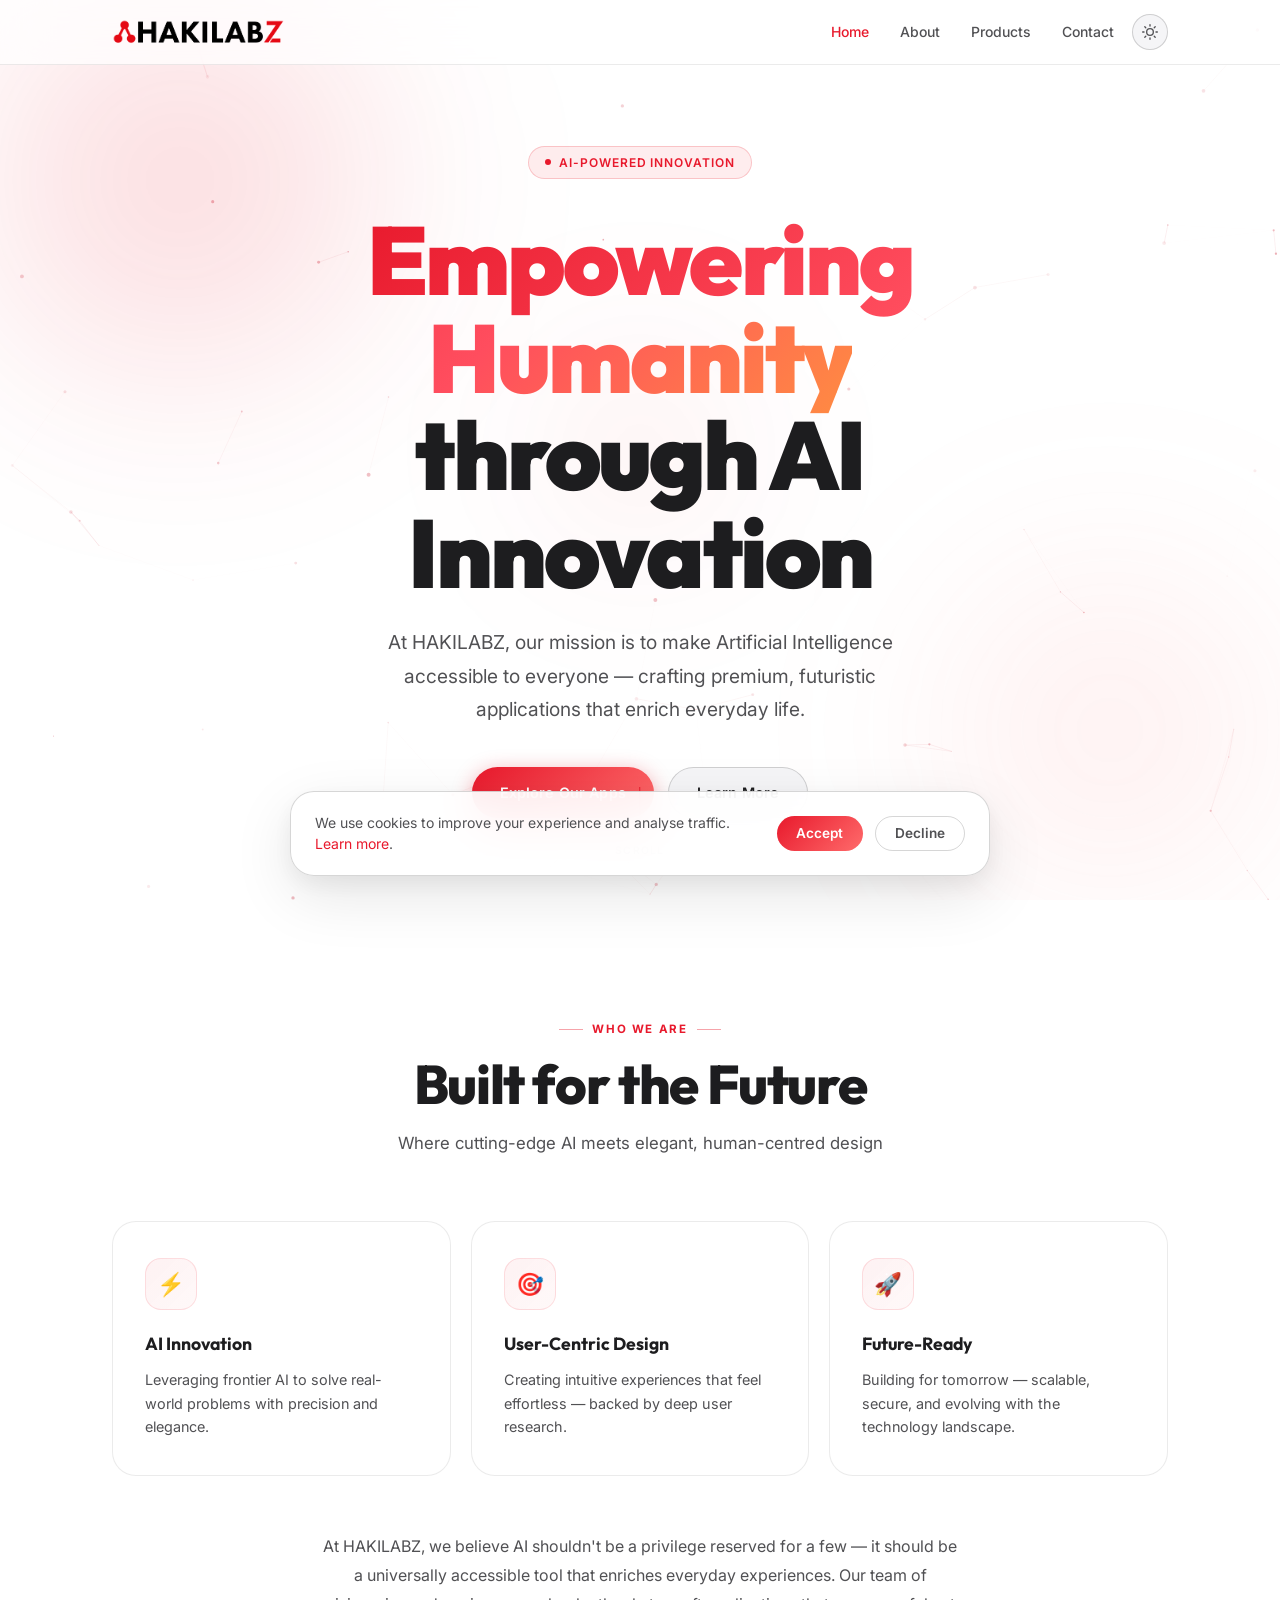
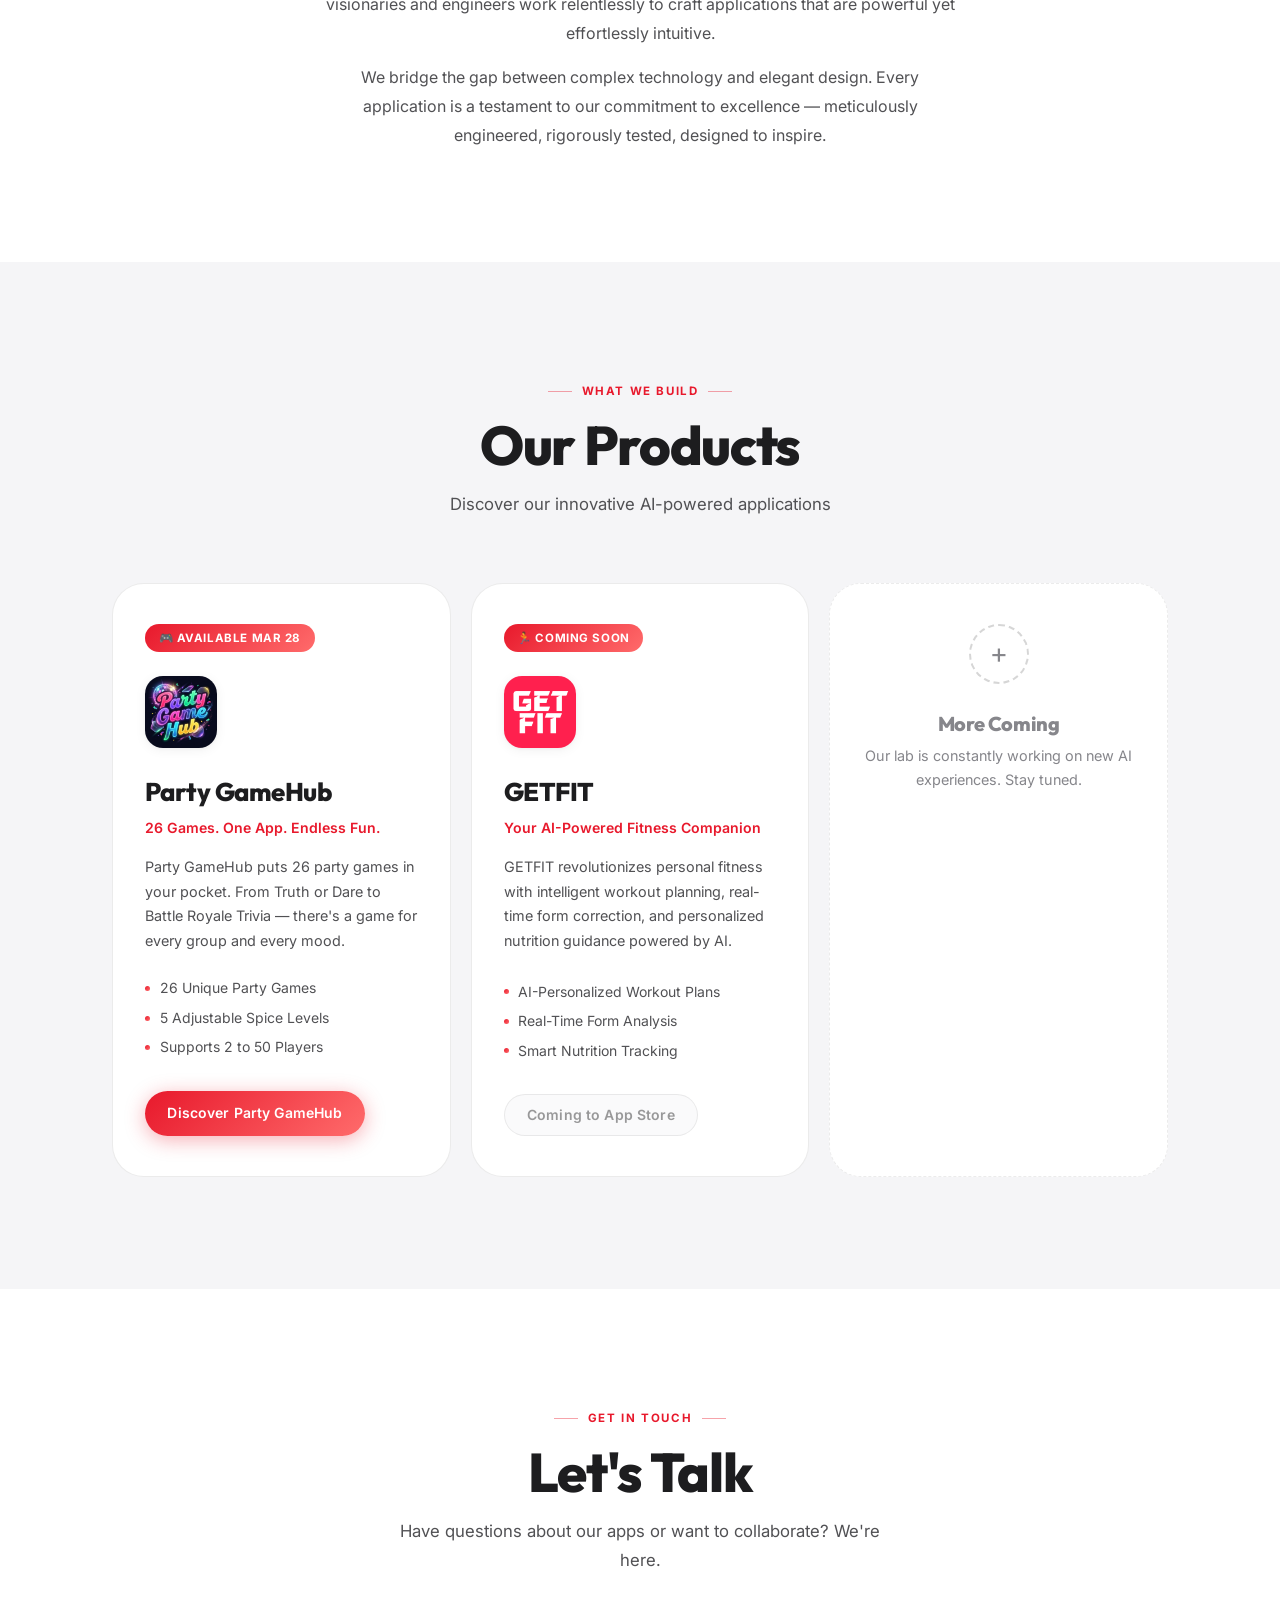
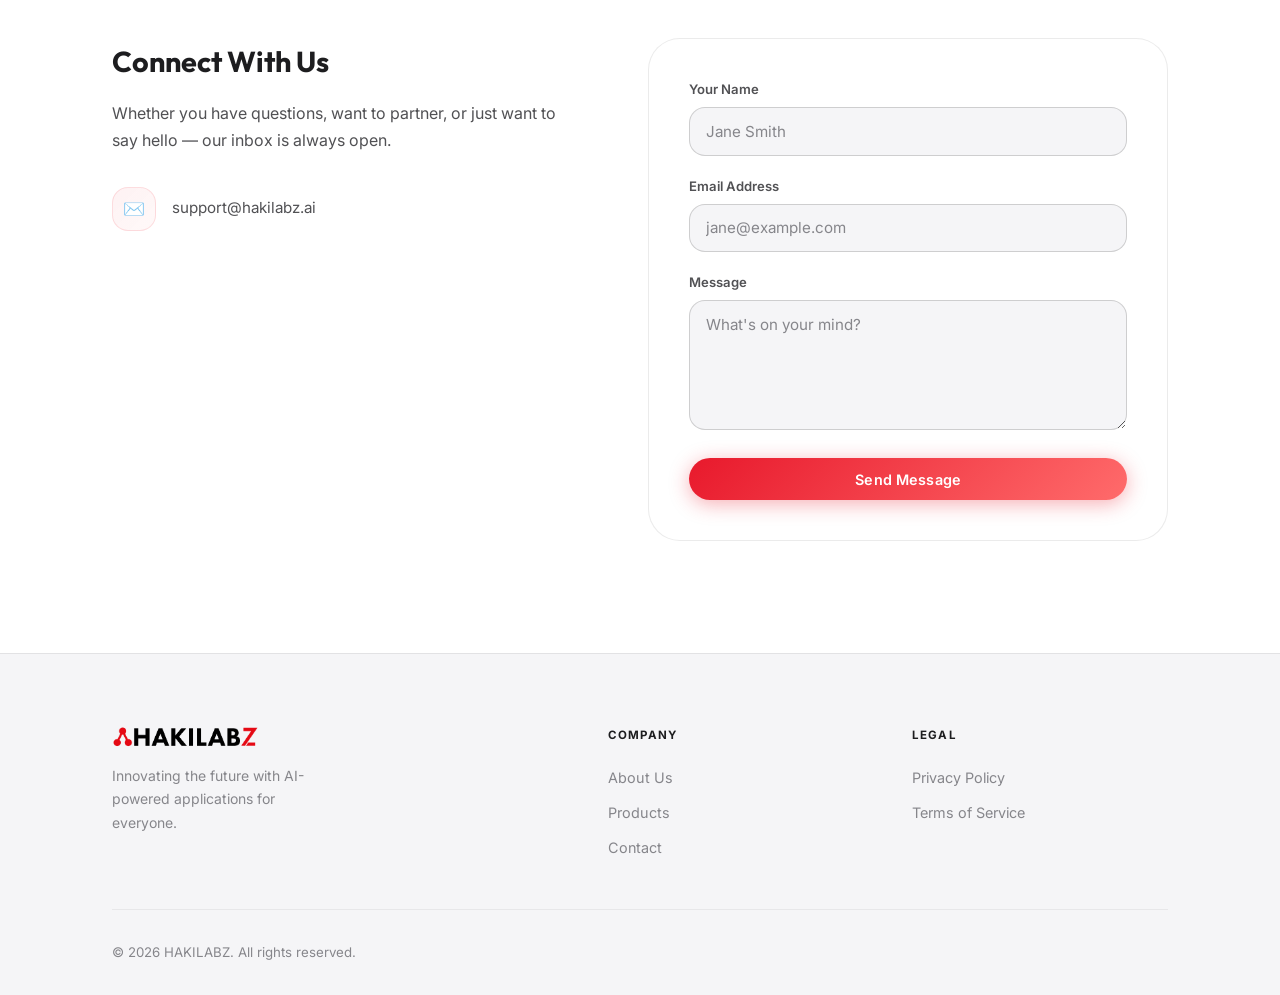
==== index.html @ 4518e0cd "feat: premium redesign v2 — dark logo swap, consistent legal pages, GA fix, dead code removed - Use " ====
<!DOCTYPE html>
<html lang="en" data-theme="light">

<head>
    <meta charset="UTF-8">
    <meta name="viewport" content="width=device-width, initial-scale=1.0">
    <meta name="robots" content="noimageindex, noarchive">
    <meta name="description"
        content="HAKILABZ — AI-Powered Applications. We craft premium, intuitive apps that bring AI to everyone.">
    <meta name="keywords" content="AI, Apps, Artificial Intelligence, HAKILABZ, GETFIT, Party GameHub">
    <meta name="author" content="HAKILABZ">
    <title>HAKILABZ | AI-Powered Applications</title>

    <link rel="preconnect" href="https://fonts.googleapis.com">
    <link rel="preconnect" href="https://fonts.gstatic.com" crossorigin>
    <link
        href="https://fonts.googleapis.com/css2?family=Inter:wght@300;400;500;600;700&family=Outfit:wght@700;800;900&display=swap"
        rel="stylesheet">
    <link rel="stylesheet" href="/assets/css/style.css">
    <link rel="icon" type="image/png" href="/assets/images/favicon.png">

    <meta property="og:type" content="website">
    <meta property="og:url" content="https://hakilabz.ai/">
    <meta property="og:title" content="HAKILABZ | AI-Powered Applications">
    <meta property="og:description" content="We craft premium, intuitive AI-powered apps for everyone.">
    <meta property="og:image" content="https://hakilabz.ai/assets/images/hakilabz-logo.png">
    <meta name="twitter:card" content="summary_large_image">
    <meta name="twitter:title" content="HAKILABZ | AI-Powered Applications">
    <meta name="twitter:description" content="We craft premium, intuitive AI-powered apps for everyone.">

    <!-- Google Analytics (consent-gated in JS) -->
    <script async src="https://www.googletagmanager.com/gtag/js?id=G-SJQPFG6QYC"></script>
</head>

<body>

    <!-- ── NAV ─────────────────────────────── -->
    <nav class="navbar" id="navbar">
        <div class="container">
            <div class="nav-content">

                <a href="/" class="logo" aria-label="HAKILABZ Home">
                    <img src="/assets/images/hakilabz-logo.png" alt="HAKILABZ" class="logo-img" id="nav-logo">
                </a>

                <ul class="nav-links" id="nav-links">
                    <li><a href="#home">Home</a></li>
                    <li><a href="#about">About</a></li>
                    <li><a href="#products">Products</a></li>
                    <li><a href="#contact">Contact</a></li>
                    <li>
                        <button id="theme-toggle" class="theme-toggle-btn" aria-label="Toggle theme">
                            <svg class="sun-icon" width="16" height="16" viewBox="0 0 24 24" fill="none"
                                stroke="currentColor" stroke-width="2" stroke-linecap="round" stroke-linejoin="round"
                                aria-hidden="true">
                                <circle cx="12" cy="12" r="5" />
                                <line x1="12" y1="1" x2="12" y2="3" />
                                <line x1="12" y1="21" x2="12" y2="23" />
                                <line x1="4.22" y1="4.22" x2="5.64" y2="5.64" />
                                <line x1="18.36" y1="18.36" x2="19.78" y2="19.78" />
                                <line x1="1" y1="12" x2="3" y2="12" />
                                <line x1="21" y1="12" x2="23" y2="12" />
                                <line x1="4.22" y1="19.78" x2="5.64" y2="18.36" />
                                <line x1="18.36" y1="5.64" x2="19.78" y2="4.22" />
                            </svg>
                            <svg class="moon-icon" width="16" height="16" viewBox="0 0 24 24" fill="none"
                                stroke="currentColor" stroke-width="2" stroke-linecap="round" stroke-linejoin="round"
                                aria-hidden="true">
                                <path d="M21 12.79A9 9 0 1 1 11.21 3 7 7 0 0 0 21 12.79z" />
                            </svg>
                        </button>
                    </li>
                </ul>

                <button class="hamburger" id="hamburger-btn" aria-label="Open menu" aria-expanded="false"
                    aria-controls="nav-links">
                    <span></span><span></span><span></span>
                </button>

            </div>
        </div>
    </nav>

    <!-- ── HERO ────────────────────────────── -->
    <section id="home" class="hero">
        <canvas id="hero-canvas" aria-hidden="true"></canvas>
        <div class="hero-orb hero-orb-1" aria-hidden="true"></div>
        <div class="hero-orb hero-orb-2" aria-hidden="true"></div>
        <div class="hero-orb hero-orb-3" aria-hidden="true"></div>

        <div class="container">
            <div class="hero-content">
                <div class="hero-badge">
                    <span class="hero-badge-dot" aria-hidden="true"></span>
                    AI-Powered Innovation
                </div>
                <h1 class="hero-title">
                    <span class="grad-text">Empowering Humanity</span><br>
                    through AI Innovation
                </h1>
                <p class="hero-sub">
                    At HAKILABZ, our mission is to make Artificial Intelligence accessible to everyone —
                    crafting premium, futuristic applications that enrich everyday life.
                </p>
                <div class="hero-cta">
                    <a href="#products" class="btn btn-primary">Explore Our Apps</a>
                    <a href="#about" class="btn btn-ghost">Learn More</a>
                </div>
            </div>
        </div>

        <div class="scroll-cue" aria-hidden="true">
            <div class="scroll-cue-line"></div>
            <span class="scroll-cue-label">Scroll</span>
        </div>
    </section>

    <!-- ── ABOUT ────────────────────────────── -->
    <section id="about" class="section">
        <div class="container">
            <div class="section-header reveal">
                <div class="section-eyebrow">Who We Are</div>
                <h2 class="section-title">Built for the Future</h2>
                <p class="section-subtitle">Where cutting-edge AI meets elegant, human-centred design</p>
            </div>

            <div class="cards-grid-3">
                <div class="card reveal reveal-delay-1">
                    <div class="card-inner" aria-hidden="true"></div>
                    <div class="card-icon">⚡</div>
                    <h3>AI Innovation</h3>
                    <p>Leveraging frontier AI to solve real-world problems with precision and elegance.</p>
                </div>
                <div class="card reveal reveal-delay-2">
                    <div class="card-inner" aria-hidden="true"></div>
                    <div class="card-icon">🎯</div>
                    <h3>User-Centric Design</h3>
                    <p>Creating intuitive experiences that feel effortless — backed by deep user research.</p>
                </div>
                <div class="card reveal reveal-delay-3">
                    <div class="card-inner" aria-hidden="true"></div>
                    <div class="card-icon">🚀</div>
                    <h3>Future-Ready</h3>
                    <p>Building for tomorrow — scalable, secure, and evolving with the technology landscape.</p>
                </div>
            </div>

            <div class="about-body reveal">
                <p>At HAKILABZ, we believe AI shouldn't be a privilege reserved for a few — it should be a universally
                    accessible tool that enriches everyday experiences. Our team of visionaries and engineers work
                    relentlessly to craft applications that are powerful yet effortlessly intuitive.</p>
                <p>We bridge the gap between complex technology and elegant design. Every application is a testament to
                    our commitment to excellence — meticulously engineered, rigorously tested, designed to inspire.</p>
            </div>
        </div>
    </section>

    <!-- ── PRODUCTS ──────────────────────────── -->
    <section id="products" class="section section-alt">
        <div class="container">
            <div class="section-header reveal">
                <div class="section-eyebrow">What We Build</div>
                <h2 class="section-title">Our Products</h2>
                <p class="section-subtitle">Discover our innovative AI-powered applications</p>
            </div>

            <div class="products-grid">

                <!-- Party GameHub -->
                <div class="product-card reveal reveal-delay-1">
                    <div class="product-card-inner" aria-hidden="true"></div>
                    <div class="p-badge">🎮 Available Mar 28</div>
                    <div class="p-icon">
                        <img loading="lazy" src="/assets/images/partygamehub-icon.jpg" alt="Party GameHub">
                    </div>
                    <div class="p-name">Party GameHub</div>
                    <div class="p-tagline">26 Games. One App. Endless Fun.</div>
                    <p class="p-desc">Party GameHub puts 26 party games in your pocket. From Truth or Dare to Battle
                        Royale Trivia — there's a game for every group and every mood.</p>
                    <div class="p-features">
                        <div class="p-feature"><span class="p-feature-dot"></span>26 Unique Party Games</div>
                        <div class="p-feature"><span class="p-feature-dot"></span>5 Adjustable Spice Levels</div>
                        <div class="p-feature"><span class="p-feature-dot"></span>Supports 2 to 50 Players</div>
                    </div>
                    <div class="p-cta">
                        <a href="/partygamehub/" class="btn btn-primary">Discover Party GameHub</a>
                    </div>
                </div>

                <!-- GETFIT -->
                <div class="product-card reveal reveal-delay-2">
                    <div class="product-card-inner" aria-hidden="true"></div>
                    <div class="p-badge">🏃 Coming Soon</div>
                    <div class="p-icon">
                        <img loading="lazy" src="/assets/images/getfit-logo.png" alt="GETFIT">
                    </div>
                    <div class="p-name">GETFIT</div>
                    <div class="p-tagline">Your AI-Powered Fitness Companion</div>
                    <p class="p-desc">GETFIT revolutionizes personal fitness with intelligent workout planning,
                        real-time form correction, and personalized nutrition guidance powered by AI.</p>
                    <div class="p-features">
                        <div class="p-feature"><span class="p-feature-dot"></span>AI-Personalized Workout Plans</div>
                        <div class="p-feature"><span class="p-feature-dot"></span>Real-Time Form Analysis</div>
                        <div class="p-feature"><span class="p-feature-dot"></span>Smart Nutrition Tracking</div>
                    </div>
                    <div class="p-cta">
                        <button class="btn btn-ghost" disabled>Coming to App Store</button>
                    </div>
                </div>

                <!-- Coming Soon -->
                <div class="product-card product-card-empty reveal reveal-delay-3">
                    <div class="product-card-inner" aria-hidden="true"></div>
                    <div class="empty-plus" aria-hidden="true">+</div>
                    <div class="p-name" style="color:var(--text-3);font-size:1.25rem;">More Coming</div>
                    <p class="p-desc" style="color:var(--text-3);">Our lab is constantly working on new AI experiences.
                        Stay tuned.</p>
                </div>

            </div>
        </div>
    </section>

    <!-- ── CONTACT ───────────────────────────── -->
    <section id="contact" class="section">
        <div class="container">
            <div class="section-header reveal">
                <div class="section-eyebrow">Get in Touch</div>
                <h2 class="section-title">Let's Talk</h2>
                <p class="section-subtitle">Have questions about our apps or want to collaborate? We're here.</p>
            </div>

            <div class="contact-grid">
                <div class="reveal">
                    <div class="contact-info">
                        <h3>Connect With Us</h3>
                        <p>Whether you have questions, want to partner, or just want to say hello — our inbox is always
                            open.</p>
                        <div class="contact-links">
                            <a href="mailto:support@hakilabz.ai" class="contact-link">
                                <div class="contact-link-icon" aria-hidden="true">✉️</div>
                                support@hakilabz.ai
                            </a>

                        </div>
                    </div>
                </div>

                <div class="contact-form reveal reveal-delay-1">
                    <form id="contact-form" novalidate>
                        <div class="form-group">
                            <label for="contact-name">Your Name</label>
                            <input type="text" id="contact-name" name="name" placeholder="Jane Smith"
                                autocomplete="name" required>
                        </div>
                        <div class="form-group">
                            <label for="contact-email">Email Address</label>
                            <input type="email" id="contact-email" name="email" placeholder="jane@example.com"
                                autocomplete="email" required>
                        </div>
                        <div class="form-group">
                            <label for="contact-message">Message</label>
                            <textarea id="contact-message" name="message" placeholder="What's on your mind?"
                                required></textarea>
                        </div>
                        <button type="submit" class="btn btn-primary btn-full" id="contact-submit">Send Message</button>
                    </form>
                </div>
            </div>
        </div>
    </section>

    <!-- ── FOOTER ────────────────────────────── -->
    <footer>
        <div class="container">
            <div class="footer-grid">
                <div class="footer-brand">
                    <img loading="lazy" src="/assets/images/hakilabz-logo.png" alt="HAKILABZ" class="logo-img">
                    <p>Innovating the future with AI-powered applications for everyone.</p>
                </div>
                <div class="footer-col">
                    <h4>Company</h4>
                    <ul>
                        <li><a href="#about">About Us</a></li>
                        <li><a href="#products">Products</a></li>
                        <li><a href="#contact">Contact</a></li>
                    </ul>
                </div>
                <div class="footer-col">
                    <h4>Legal</h4>
                    <ul>
                        <li><a href="/privacy/">Privacy Policy</a></li>
                        <li><a href="/terms/">Terms of Service</a></li>
                    </ul>
                </div>
            </div>
            <div class="footer-bottom">
                <p>&copy; 2026 HAKILABZ. All rights reserved.</p>
            </div>
        </div>
    </footer>

    <!-- Cookie Banner -->
    <div class="cookie-banner" id="cookie-banner" role="dialog" aria-label="Cookie consent">
        <p>We use cookies to improve your experience and analyse traffic. <a href="/privacy/">Learn more</a>.</p>
        <div class="cookie-buttons">
            <button class="btn-accept" id="cookie-accept">Accept</button>
            <button class="btn-decline" id="cookie-decline">Decline</button>
        </div>
    </div>

    <script src="/assets/js/script.js"></script>
</body>

</html>
---- assets/css/style.css ----
/* ═══════════════════════════════════════════════════════════
   HAKILABZ — Premium Design System
   World-class futuristic UI • Light + Dark • All devices
   ═══════════════════════════════════════════════════════════ */

@import url('https://fonts.googleapis.com/css2?family=Inter:wght@300;400;500;600;700&family=Outfit:wght@400;600;700;800;900&display=swap');

/* ── DESIGN TOKENS ──────────────────────────────────────────── */
:root {
    /* Brand */
    --red: #E8192C;
    --red-hover: #FF2D42;
    --red-glow: rgba(232, 25, 44, 0.3);
    --red-soft: rgba(232, 25, 44, 0.08);

    /* Light Theme */
    --bg: #FFFFFF;
    --bg-2: #F5F5F7;
    --bg-3: #EBEBED;
    --surface: rgba(255, 255, 255, 0.9);
    --surface-raised: #FFFFFF;
    --nav-bg: rgba(255, 255, 255, 0.75);
    --nav-blur: blur(24px) saturate(200%);

    --text-1: #1D1D1F;
    --text-2: #515154;
    --text-3: #86868B;

    --border: rgba(0, 0, 0, 0.08);
    --border-strong: rgba(0, 0, 0, 0.16);
    --divider: rgba(0, 0, 0, 0.06);

    --shadow-card: 0 2px 12px rgba(0, 0, 0, 0.06), 0 1px 3px rgba(0, 0, 0, 0.04);
    --shadow-float: 0 20px 60px rgba(0, 0, 0, 0.10), 0 8px 24px rgba(0, 0, 0, 0.06);
    --shadow-glow: 0 0 0 1px var(--red-glow), 0 8px 32px rgba(232, 25, 44, 0.2);

    --grad: linear-gradient(135deg, #E8192C 0%, #FF6B6B 100%);
    --grad-text: linear-gradient(135deg, #E8192C 0%, #FF4D5E 60%, #FF8C42 100%);
    --grad-subtle: linear-gradient(135deg, rgba(232, 25, 44, 0.06) 0%, rgba(255, 107, 107, 0.04) 100%);


    /* Radius */
    --r-sm: 8px;
    --r-md: 16px;
    --r-lg: 24px;
    --r-xl: 32px;
    --r-pill: 9999px;

    /* Motion */
    --spring: cubic-bezier(0.34, 1.56, 0.64, 1);
    --ease-out: cubic-bezier(0.16, 1, 0.3, 1);
    --ease-in-out: cubic-bezier(0.65, 0, 0.35, 1);
    --dur-fast: 0.18s;
    --dur-mid: 0.36s;
    --dur-slow: 0.72s;
}

[data-theme="dark"] {
    --bg: #000000;
    --bg-2: #0A0A0A;
    --bg-3: #141414;
    --surface: rgba(20, 20, 20, 0.85);
    --surface-raised: #1A1A1A;
    --nav-bg: rgba(0, 0, 0, 0.80);

    --text-1: #F5F5F7;
    --text-2: #A1A1A6;
    --text-3: #636366;

    --border: rgba(255, 255, 255, 0.09);
    --border-strong: rgba(255, 255, 255, 0.16);
    --divider: rgba(255, 255, 255, 0.06);

    --shadow-card: 0 2px 12px rgba(0, 0, 0, 0.5), 0 1px 3px rgba(0, 0, 0, 0.3);
    --shadow-float: 0 20px 60px rgba(0, 0, 0, 0.7), 0 8px 24px rgba(0, 0, 0, 0.5);
    --shadow-glow: 0 0 0 1px var(--red-glow), 0 8px 40px rgba(232, 25, 44, 0.25);

    --grad-subtle: linear-gradient(135deg, rgba(232, 25, 44, 0.10) 0%, rgba(255, 107, 107, 0.06) 100%);

}

/* ── RESET ──────────────────────────────────────────────────── */
*,
*::before,
*::after {
    box-sizing: border-box;
    margin: 0;
    padding: 0;
}

html {
    scroll-behavior: smooth;
    -webkit-text-size-adjust: 100%;
    font-size: 16px;
}

body {
    font-family: 'Inter', -apple-system, BlinkMacSystemFont, 'Segoe UI', sans-serif;
    background: var(--bg);
    color: var(--text-1);
    line-height: 1.6;
    overflow-x: hidden;
    -webkit-font-smoothing: antialiased;
    -moz-osx-font-smoothing: grayscale;
    transition: background var(--dur-mid) var(--ease-out), color var(--dur-mid) var(--ease-out);
}

img {
    display: block;
    max-width: 100%;
}

a {
    text-decoration: none;
    color: inherit;
}

ul {
    list-style: none;
}

button {
    font-family: inherit;
}

/* ── LAYOUT ─────────────────────────────────────────────────── */
.container {
    width: 100%;
    max-width: 1120px;
    margin: 0 auto;
    padding: 0 2rem;
}

@media (max-width: 768px) {
    .container {
        padding: 0 1.25rem;
    }
}

/* ── NAVBAR ─────────────────────────────────────────────────── */
.navbar {
    position: fixed;
    top: 0;
    inset-inline: 0;
    z-index: 900;
    background: var(--nav-bg);
    -webkit-backdrop-filter: var(--nav-blur);
    backdrop-filter: var(--nav-blur);
    border-bottom: 1px solid var(--border);
    transition: background var(--dur-mid) var(--ease-out),
        border-color var(--dur-mid) var(--ease-out),
        box-shadow var(--dur-fast) var(--ease-out);
}

.navbar.scrolled {
    box-shadow: var(--shadow-float);
}

.nav-content {
    display: flex;
    align-items: center;
    justify-content: space-between;
    height: 64px;
}

/* Logo */
.logo-img {
    height: 26px;
    width: auto;
    transition: opacity var(--dur-fast);
}

.logo-img:hover {
    opacity: 0.7;
}

/* Nav links */
.nav-links {
    display: flex;
    align-items: center;
    gap: 0.25rem;
}

.nav-links>li>a {
    display: block;
    padding: 0.5rem 0.85rem;
    font-size: 0.875rem;
    font-weight: 500;
    color: var(--text-2);
    border-radius: var(--r-sm);
    transition: color var(--dur-fast), background var(--dur-fast);
}

.nav-links>li>a:hover {
    color: var(--text-1);
    background: var(--bg-2);
}

.nav-links>li>a.active {
    color: var(--red);
}

/* Theme toggle */
.theme-toggle-btn {
    display: inline-flex;
    align-items: center;
    justify-content: center;
    width: 36px;
    height: 36px;
    border-radius: 50%;
    border: 1px solid var(--border-strong);
    background: var(--bg-2);
    color: var(--text-2);
    cursor: pointer;
    transition: all var(--dur-fast) var(--ease-out);
}

.theme-toggle-btn:hover {
    background: var(--bg-3);
    color: var(--text-1);
    border-color: var(--red);
    transform: scale(1.08);
}

.sun-icon,
.moon-icon {
    display: block;
}

[data-theme="dark"] .sun-icon {
    display: none;
}

[data-theme="dark"] .moon-icon {
    display: block;
}

[data-theme="light"] .sun-icon {
    display: block;
}

[data-theme="light"] .moon-icon {
    display: none;
}

/* Hamburger */
.hamburger {
    display: none;
    flex-direction: column;
    justify-content: center;
    gap: 5px;
    width: 40px;
    height: 40px;
    background: transparent;
    border: none;
    border-radius: var(--r-sm);
    cursor: pointer;
    padding: 8px;
}

.hamburger span {
    display: block;
    width: 22px;
    height: 1.5px;
    background: var(--text-1);
    border-radius: 2px;
    transform-origin: center;
    transition: all 0.3s var(--spring);
}

.hamburger.open span:nth-child(1) {
    transform: translateY(6.5px) rotate(45deg);
}

.hamburger.open span:nth-child(2) {
    opacity: 0;
    transform: scaleX(0);
}

.hamburger.open span:nth-child(3) {
    transform: translateY(-6.5px) rotate(-45deg);
}

@media (max-width: 768px) {
    .hamburger {
        display: flex;
    }

    .theme-toggle-btn {
        display: none;
    }

    /* shown in mobile menu */

    .nav-links {
        position: fixed;
        inset: 64px 0 0 0;
        background: var(--bg);
        flex-direction: column;
        align-items: stretch;
        gap: 0;
        padding: 1rem 1.25rem;
        display: none;
        z-index: 850;
        border-top: 1px solid var(--border);
        overflow-y: auto;
    }

    .nav-links.open {
        display: flex;
    }

    .nav-links>li>a {
        font-size: 1.05rem;
        padding: 0.9rem 0.5rem;
        border-radius: 0;
        border-bottom: 1px solid var(--divider);
    }

    /* Show theme toggle inside mobile menu */
    .nav-links>li:last-child>.theme-toggle-btn {
        display: inline-flex;
        width: auto;
        border-radius: var(--r-pill);
        padding: 0.5rem 1rem;
        gap: 0.5rem;
        margin-top: 0.5rem;
    }
}

/* ── HERO ───────────────────────────────────────────────────── */
.hero {
    position: relative;
    min-height: 100svh;
    display: flex;
    align-items: center;
    justify-content: center;
    overflow: hidden;
    padding-top: 64px;
}

/* Particle canvas (set by JS) */
#hero-canvas {
    position: absolute;
    inset: 0;
    width: 100%;
    height: 100%;
    z-index: 0;
    opacity: 0.55;
}

/* Background orbs */
.hero-orb {
    position: absolute;
    border-radius: 50%;
    filter: blur(80px);
    pointer-events: none;
    z-index: 0;
}

.hero-orb-1 {
    width: min(600px, 60vw);
    height: min(600px, 60vw);
    background: radial-gradient(circle, rgba(232, 25, 44, 0.18) 0%, transparent 70%);
    top: -120px;
    left: -120px;
    animation: orbDrift 18s ease-in-out infinite alternate;
}

.hero-orb-2 {
    width: min(500px, 50vw);
    height: min(500px, 50vw);
    background: radial-gradient(circle, rgba(255, 107, 107, 0.12) 0%, transparent 70%);
    bottom: -80px;
    right: -80px;
    animation: orbDrift 22s ease-in-out infinite alternate-reverse;
}

.hero-orb-3 {
    width: min(300px, 35vw);
    height: min(300px, 35vw);
    background: radial-gradient(circle, rgba(232, 25, 44, 0.09) 0%, transparent 70%);
    top: 50%;
    left: 50%;
    transform: translate(-50%, -50%);
    animation: orbPulse 6s ease-in-out infinite;
}

@keyframes orbDrift {
    0% {
        transform: translate(0, 0) scale(1);
    }

    100% {
        transform: translate(30px, 40px) scale(1.1);
    }
}

@keyframes orbPulse {

    0%,
    100% {
        opacity: 0.4;
        transform: translate(-50%, -50%) scale(1);
    }

    50% {
        opacity: 0.7;
        transform: translate(-50%, -50%) scale(1.12);
    }
}

.hero-content {
    position: relative;
    z-index: 2;
    text-align: center;
    max-width: 860px;
    margin: 0 auto;
    padding: 2rem 1rem;
}

/* badge */
.hero-badge {
    display: inline-flex;
    align-items: center;
    gap: 0.5rem;
    background: var(--red-soft);
    border: 1px solid rgba(232, 25, 44, 0.2);
    color: var(--red);
    font-size: 0.75rem;
    font-weight: 600;
    letter-spacing: 0.08em;
    text-transform: uppercase;
    padding: 0.35rem 1rem;
    border-radius: var(--r-pill);
    margin-bottom: 2rem;
    animation: fadeUp 0.8s var(--ease-out) 0.1s both;
}

.hero-badge-dot {
    width: 6px;
    height: 6px;
    border-radius: 50%;
    background: var(--red);
    animation: pulse 2.5s ease-in-out infinite;
}

@keyframes pulse {

    0%,
    100% {
        opacity: 1;
        transform: scale(1)
    }

    50% {
        opacity: 0.4;
        transform: scale(0.7)
    }
}

.hero-title {
    font-family: 'Outfit', sans-serif;
    font-size: clamp(2.75rem, 8vw, 6rem);
    font-weight: 900;
    line-height: 1.02;
    letter-spacing: -0.03em;
    color: var(--text-1);
    margin-bottom: 1.5rem;
    animation: fadeUp 0.8s var(--ease-out) 0.2s both;
}

.grad-text {
    background: var(--grad-text);
    -webkit-background-clip: text;
    -webkit-text-fill-color: transparent;
    background-clip: text;
}

.hero-sub {
    font-size: clamp(1rem, 2.5vw, 1.2rem);
    color: var(--text-2);
    max-width: 580px;
    margin: 0 auto 2.5rem;
    line-height: 1.75;
    font-weight: 400;
    animation: fadeUp 0.8s var(--ease-out) 0.3s both;
}

.hero-cta {
    display: flex;
    gap: 0.875rem;
    justify-content: center;
    flex-wrap: wrap;
    animation: fadeUp 0.8s var(--ease-out) 0.4s both;
}

/* scroll hint */
.scroll-cue {
    position: absolute;
    bottom: 2.5rem;
    left: 50%;
    transform: translateX(-50%);
    z-index: 2;
    display: flex;
    flex-direction: column;
    align-items: center;
    gap: 0.5rem;
    animation: fadeIn 1s 1.2s both;
}

.scroll-cue-line {
    width: 1px;
    height: 48px;
    background: linear-gradient(to bottom, var(--red), transparent);
    animation: lineGrow 2.2s ease-in-out infinite;
}

.scroll-cue-label {
    font-size: 0.65rem;
    font-weight: 600;
    letter-spacing: 0.12em;
    text-transform: uppercase;
    color: var(--text-3);
}

@keyframes lineGrow {

    0%,
    100% {
        transform: scaleY(0.6);
        opacity: 0.3;
        transform-origin: top;
    }

    50% {
        transform: scaleY(1);
        opacity: 1;
        transform-origin: top;
    }
}

/* ── BUTTONS ────────────────────────────────────────────────── */
.btn {
    display: inline-flex;
    align-items: center;
    justify-content: center;
    gap: 0.5rem;
    padding: 0.8rem 1.75rem;
    border-radius: var(--r-pill);
    font-size: 0.9rem;
    font-weight: 600;
    letter-spacing: 0.01em;
    border: none;
    cursor: pointer;
    font-family: inherit;
    white-space: nowrap;
    text-decoration: none;
    transition: transform var(--dur-fast) var(--spring),
        box-shadow var(--dur-fast) var(--ease-out),
        background var(--dur-fast),
        opacity var(--dur-fast);
    -webkit-tap-highlight-color: transparent;
    position: relative;
    overflow: hidden;
}

.btn::after {
    content: '';
    position: absolute;
    inset: 0;
    background: rgba(255, 255, 255, 0);
    transition: background var(--dur-fast);
}

.btn:hover::after {
    background: rgba(255, 255, 255, 0.07);
}

.btn-primary {
    background: var(--grad);
    color: #fff;
    box-shadow: 0 4px 20px rgba(232, 25, 44, 0.35);
}

.btn-primary:hover {
    transform: translateY(-2px);
    box-shadow: 0 8px 32px rgba(232, 25, 44, 0.50);
}

.btn-primary:active {
    transform: translateY(0);
}

.btn-ghost {
    background: var(--bg-2);
    color: var(--text-1);
    border: 1px solid var(--border-strong);
}

.btn-ghost:hover {
    background: var(--bg-3);
    border-color: var(--red);
    color: var(--red);
    transform: translateY(-2px);
}

.btn:disabled {
    opacity: 0.45;
    cursor: not-allowed;
    transform: none !important;
}

.btn-full {
    width: 100%;
}

/* ── SECTION SHELL ──────────────────────────────────────────── */
.section {
    padding: 7rem 0;
}

.section-alt {
    background: var(--bg-2);
}

@media (max-width: 768px) {
    .section {
        padding: 4.5rem 0;
    }
}

.section-eyebrow {
    display: inline-flex;
    align-items: center;
    gap: 0.6rem;
    font-size: 0.72rem;
    font-weight: 700;
    letter-spacing: 0.14em;
    text-transform: uppercase;
    color: var(--red);
    margin-bottom: 1rem;
}

.section-eyebrow::before,
.section-eyebrow::after {
    content: '';
    display: block;
    width: 24px;
    height: 1px;
    background: var(--red);
    opacity: 0.4;
}

.section-title {
    font-family: 'Outfit', sans-serif;
    font-size: clamp(2rem, 5vw, 3.4rem);
    font-weight: 800;
    line-height: 1.1;
    letter-spacing: -0.025em;
    color: var(--text-1);
    margin-bottom: 0.875rem;
}

.section-subtitle {
    font-size: 1.05rem;
    color: var(--text-2);
    max-width: 500px;
    line-height: 1.7;
}

.section-header {
    text-align: center;
    margin-bottom: 4rem;
}

.section-header .section-subtitle {
    margin: 0 auto;
}

/* ── FEATURE CARDS ──────────────────────────────────────────── */
.cards-grid-3 {
    display: grid;
    grid-template-columns: repeat(3, 1fr);
    gap: 1.25rem;
}

@media (max-width: 900px) {
    .cards-grid-3 {
        grid-template-columns: repeat(2, 1fr);
    }
}

@media (max-width: 560px) {
    .cards-grid-3 {
        grid-template-columns: 1fr;
    }
}

.cards-grid-2 {
    display: grid;
    grid-template-columns: repeat(2, 1fr);
    gap: 1.25rem;
}

@media (max-width: 640px) {
    .cards-grid-2 {
        grid-template-columns: 1fr;
    }
}

/* Base card */
.card {
    background: var(--surface-raised);
    border: 1px solid var(--border);
    border-radius: var(--r-lg);
    padding: 2.25rem 2rem;
    position: relative;
    overflow: hidden;
    transition: transform var(--dur-mid) var(--spring),
        box-shadow var(--dur-mid) var(--ease-out),
        border-color var(--dur-mid) var(--ease-out);
    cursor: default;
    -webkit-tap-highlight-color: transparent;
}

/* Gradient border glow on hover (pseudo-element) */
.card::before {
    content: '';
    position: absolute;
    inset: -1px;
    border-radius: inherit;
    background: var(--grad);
    z-index: -1;
    opacity: 0;
    transition: opacity var(--dur-mid) var(--ease-out);
}

.card:hover {
    border-color: transparent;
}

.card:hover::before {
    opacity: 1;
}

.card:hover {
    transform: translateY(-6px);
    box-shadow: var(--shadow-float), 0 0 0 1px transparent;
}

/* Card inner (sits above border glow) */
.card-inner {
    position: absolute;
    inset: 1px;
    border-radius: calc(var(--r-lg) - 1px);
    background: var(--surface-raised);
    z-index: 0;
}

/* All card children above inner */
.card>*:not(.card-inner) {
    position: relative;
    z-index: 1;
}

/* Feature card icon */
.card-icon {
    width: 52px;
    height: 52px;
    border-radius: var(--r-md);
    background: var(--grad-subtle);
    border: 1px solid rgba(232, 25, 44, 0.12);
    display: flex;
    align-items: center;
    justify-content: center;
    font-size: 1.4rem;
    margin-bottom: 1.25rem;
    transition: transform var(--dur-mid) var(--spring),
        background var(--dur-mid);
}

.card:hover .card-icon {
    transform: scale(1.1) rotate(-5deg);
    background: var(--grad);
}

.card h3 {
    font-family: 'Outfit', sans-serif;
    font-size: 1.1rem;
    font-weight: 700;
    color: var(--text-1);
    margin-bottom: 0.6rem;
}

.card p {
    font-size: 0.9rem;
    color: var(--text-2);
    line-height: 1.65;
}

/* About text block */
.about-body {
    max-width: 640px;
    margin: 3.5rem auto 0;
    text-align: center;
}

.about-body p {
    font-size: 1rem;
    color: var(--text-2);
    line-height: 1.8;
    margin-bottom: 1rem;
}

.about-body p:last-child {
    margin-bottom: 0;
}

/* ── PRODUCTS SECTION ───────────────────────────────────────── */
.products-grid {
    display: grid;
    grid-template-columns: repeat(3, 1fr);
    gap: 1.25rem;
}

@media (max-width: 960px) {
    .products-grid {
        grid-template-columns: repeat(2, 1fr);
    }
}

@media (max-width: 600px) {
    .products-grid {
        grid-template-columns: 1fr;
    }
}

.product-card {
    background: var(--surface-raised);
    border: 1px solid var(--border);
    border-radius: var(--r-xl);
    padding: 2.5rem 2rem;
    display: flex;
    flex-direction: column;
    position: relative;
    overflow: hidden;
    transition: transform var(--dur-mid) var(--spring),
        box-shadow var(--dur-mid) var(--ease-out),
        border-color var(--dur-mid) var(--ease-out);
    cursor: default;
}

/* Gradient border reveal */
.product-card::before {
    content: '';
    position: absolute;
    inset: -1px;
    border-radius: inherit;
    background: var(--grad);
    z-index: -1;
    opacity: 0;
    transition: opacity var(--dur-mid) var(--ease-out);
}

.product-card:hover {
    border-color: transparent;
}

.product-card:hover::before {
    opacity: 1;
}

.product-card:hover {
    transform: translateY(-8px);
    box-shadow: var(--shadow-float), 0 0 60px rgba(232, 25, 44, 0.12);
}

/* Shimmer overlay on hover */
.product-card::after {
    content: '';
    position: absolute;
    top: 0;
    left: -75%;
    width: 50%;
    height: 100%;
    background: linear-gradient(to right, transparent, rgba(255, 255, 255, 0.06), transparent);
    transform: skewX(-15deg);
    transition: left 0.7s var(--ease-out);
    pointer-events: none;
    z-index: 2;
}

.product-card:hover::after {
    left: 125%;
}

.product-card-inner {
    position: absolute;
    inset: 1px;
    border-radius: calc(var(--r-xl) - 1px);
    background: var(--surface-raised);
}

.product-card>*:not(.product-card-inner) {
    position: relative;
    z-index: 1;
}

/* Badge */
.p-badge {
    display: inline-flex;
    align-items: center;
    gap: 0.35rem;
    padding: 0.3rem 0.85rem;
    border-radius: var(--r-pill);
    font-size: 0.72rem;
    font-weight: 700;
    letter-spacing: 0.05em;
    text-transform: uppercase;
    background: var(--grad);
    color: #fff;
    margin-bottom: 1.5rem;
    width: fit-content;
}

.p-badge-outline {
    background: transparent;
    color: var(--text-3);
    border: 1px dashed var(--border-strong);
}

/* App icon */
.p-icon {
    width: 72px;
    height: 72px;
    border-radius: 18px;
    overflow: hidden;
    margin-bottom: 1.5rem;
    box-shadow: var(--shadow-card);
    flex-shrink: 0;
    transition: transform var(--dur-mid) var(--spring), box-shadow var(--dur-mid) var(--ease-out);
}

.p-icon img {
    width: 100%;
    height: 100%;
    object-fit: cover;
    display: block;
}

.product-card:hover .p-icon {
    transform: scale(1.06) rotate(-3deg);
    box-shadow: var(--shadow-glow);
}

.p-name {
    font-family: 'Outfit', sans-serif;
    font-size: 1.6rem;
    font-weight: 800;
    color: var(--text-1);
    margin-bottom: 0.25rem;
    letter-spacing: -0.02em;
}

.p-tagline {
    font-size: 0.88rem;
    font-weight: 600;
    color: var(--red);
    margin-bottom: 1rem;
}

.p-desc {
    font-size: 0.9rem;
    color: var(--text-2);
    line-height: 1.7;
    margin-bottom: 1.5rem;
    flex: 1;
}

/* Feature list */
.p-features {
    display: flex;
    flex-direction: column;
    gap: 0.45rem;
    margin-bottom: 2rem;
}

.p-feature {
    display: flex;
    align-items: center;
    gap: 0.6rem;
    font-size: 0.875rem;
    color: var(--text-2);
}

.p-feature-dot {
    width: 5px;
    height: 5px;
    border-radius: 50%;
    background: var(--grad);
    flex-shrink: 0;
}

.p-cta {
    margin-top: auto;
    display: flex;
    gap: 0.75rem;
    flex-wrap: wrap;
}

.p-cta .btn {
    font-size: 0.875rem;
    padding: 0.7rem 1.4rem;
}

/* Empty product card */
.product-card-empty {
    display: flex;
    flex-direction: column;
    align-items: center;
    justify-content: center;
    text-align: center;
    min-height: 320px;
    border-style: dashed;
}

.empty-plus {
    width: 60px;
    height: 60px;
    border-radius: 50%;
    border: 2px dashed var(--border-strong);
    display: flex;
    align-items: center;
    justify-content: center;
    font-size: 1.75rem;
    color: var(--text-3);
    margin-bottom: 1.5rem;
    transition: all var(--dur-mid) var(--spring);
}

.product-card-empty:hover .empty-plus {
    border-color: var(--red);
    color: var(--red);
    transform: rotate(90deg) scale(1.1);
}

/* ── CONTACT ────────────────────────────────────────────────── */
.contact-grid {
    display: grid;
    grid-template-columns: 1fr 1.1fr;
    gap: 4rem;
    align-items: start;
}

@media (max-width: 768px) {
    .contact-grid {
        grid-template-columns: 1fr;
        gap: 2.5rem;
    }
}

.contact-info h3 {
    font-family: 'Outfit', sans-serif;
    font-size: 1.8rem;
    font-weight: 700;
    color: var(--text-1);
    margin-bottom: 1rem;
}

.contact-info p {
    font-size: 1rem;
    color: var(--text-2);
    line-height: 1.7;
    margin-bottom: 2rem;
}

.contact-links {
    display: flex;
    flex-direction: column;
    gap: 0.875rem;
}

.contact-link {
    display: flex;
    align-items: center;
    gap: 1rem;
    font-size: 0.95rem;
    color: var(--text-2);
    transition: color var(--dur-fast), transform var(--dur-fast) var(--spring);
}

.contact-link:hover {
    color: var(--red);
    transform: translateX(4px);
}

.contact-link-icon {
    width: 44px;
    height: 44px;
    border-radius: var(--r-md);
    background: var(--grad-subtle);
    border: 1px solid rgba(232, 25, 44, 0.12);
    display: flex;
    align-items: center;
    justify-content: center;
    font-size: 1.1rem;
    flex-shrink: 0;
    transition: background var(--dur-mid), transform var(--dur-mid) var(--spring);
}

.contact-link:hover .contact-link-icon {
    background: var(--grad);
    transform: scale(1.05);
}

/* Contact form */
.contact-form {
    background: var(--surface-raised);
    border: 1px solid var(--border);
    border-radius: var(--r-xl);
    padding: 2.5rem;
}

.form-group {
    margin-bottom: 1.25rem;
}

.form-group label {
    display: block;
    font-size: 0.82rem;
    font-weight: 600;
    color: var(--text-2);
    margin-bottom: 0.45rem;
}

.form-group input,
.form-group textarea {
    width: 100%;
    background: var(--bg-2);
    border: 1px solid var(--border-strong);
    border-radius: var(--r-md);
    padding: 0.85rem 1rem;
    font-family: inherit;
    font-size: 0.95rem;
    color: var(--text-1);
    outline: none;
    transition: border-color var(--dur-fast), box-shadow var(--dur-fast);
    resize: vertical;
    -webkit-appearance: none;
}

.form-group input:focus,
.form-group textarea:focus {
    border-color: var(--red);
    box-shadow: 0 0 0 3px rgba(232, 25, 44, 0.1);
}

.form-group input::placeholder,
.form-group textarea::placeholder {
    color: var(--text-3);
}

.form-group textarea {
    min-height: 130px;
}

/* ── FOOTER ─────────────────────────────────────────────────── */
footer {
    background: var(--bg-2);
    border-top: 1px solid var(--border);
    padding: 4.5rem 0 2rem;
}

.footer-grid {
    display: grid;
    grid-template-columns: 1.75fr 1fr 1fr;
    gap: 3rem;
    margin-bottom: 3rem;
}

@media (max-width: 768px) {
    .footer-grid {
        grid-template-columns: 1fr 1fr;
        gap: 2rem;
    }
}

@media (max-width: 480px) {
    .footer-grid {
        grid-template-columns: 1fr;
    }
}

.footer-brand .logo-img {
    height: 22px;
    margin-bottom: 1rem;
}

.footer-brand p {
    font-size: 0.875rem;
    color: var(--text-3);
    max-width: 220px;
    line-height: 1.65;
}

.footer-col h4 {
    font-size: 0.72rem;
    font-weight: 700;
    letter-spacing: 0.1em;
    text-transform: uppercase;
    color: var(--text-1);
    margin-bottom: 1.25rem;
}

.footer-col ul {
    display: flex;
    flex-direction: column;
    gap: 0.6rem;
}

.footer-col a {
    font-size: 0.9rem;
    color: var(--text-3);
    transition: color var(--dur-fast), transform var(--dur-fast) var(--spring);
    display: inline-block;
}

.footer-col a:hover {
    color: var(--red);
    transform: translateX(3px);
}

.footer-bottom {
    display: flex;
    align-items: center;
    justify-content: space-between;
    flex-wrap: wrap;
    gap: 1rem;
    padding-top: 2rem;
    border-top: 1px solid var(--divider);
    font-size: 0.83rem;
    color: var(--text-3);
}

.footer-bottom a {
    color: var(--text-3);
}

.footer-bottom a:hover {
    color: var(--text-2);
}

/* ── COOKIE BANNER ──────────────────────────────────────────── */
.cookie-banner {
    position: fixed;
    z-index: 9000;
    bottom: 1.5rem;
    left: 50%;
    transform: translateX(-50%);
    width: min(700px, calc(100vw - 2rem));
    background: var(--surface);
    border: 1px solid var(--border-strong);
    -webkit-backdrop-filter: blur(24px);
    backdrop-filter: blur(24px);
    border-radius: var(--r-lg);
    padding: 1.25rem 1.5rem;
    display: flex;
    align-items: center;
    gap: 1.5rem;
    box-shadow: var(--shadow-float);
    animation: slideUpBanner 0.5s var(--ease-out);
}

@keyframes slideUpBanner {
    from {
        opacity: 0;
        transform: translateX(-50%) translateY(16px);
    }

    to {
        opacity: 1;
        transform: translateX(-50%) translateY(0);
    }
}

.cookie-banner p {
    font-size: 0.875rem;
    color: var(--text-2);
    flex: 1;
    line-height: 1.55;
}

.cookie-banner a {
    color: var(--red);
}

.cookie-buttons {
    display: flex;
    gap: 0.75rem;
    flex-shrink: 0;
}

.cookie-buttons button {
    padding: 0.55rem 1.2rem;
    border-radius: var(--r-pill);
    font-size: 0.85rem;
    font-weight: 600;
    cursor: pointer;
    font-family: inherit;
    transition: all var(--dur-fast);
}

.btn-accept {
    background: var(--grad);
    color: #fff;
    border: none;
}

.btn-accept:hover {
    box-shadow: 0 4px 16px rgba(232, 25, 44, 0.4);
    transform: translateY(-1px);
}

.btn-decline {
    background: transparent;
    border: 1px solid var(--border-strong);
    color: var(--text-2);
}

.btn-decline:hover {
    border-color: var(--red);
    color: var(--red);
}

@media (max-width: 600px) {
    .cookie-banner {
        left: 0;
        right: 0;
        bottom: 0;
        transform: none;
        border-radius: var(--r-lg) var(--r-lg) 0 0;
        flex-direction: column;
        animation: slideUpBannerMobile 0.5s var(--ease-out);
    }

    @keyframes slideUpBannerMobile {
        from {
            opacity: 0;
            transform: translateY(16px);
        }

        to {
            opacity: 1;
            transform: translateY(0);
        }
    }

    .cookie-buttons {
        width: 100%;
    }

    .cookie-buttons button {
        flex: 1;
    }
}

/* ── 404 ────────────────────────────────────────────────────── */
.error-page {
    min-height: 100vh;
    display: flex;
    align-items: center;
    justify-content: center;
    text-align: center;
    padding: 2rem;
}

.error-code {
    font-family: 'Outfit', sans-serif;
    font-size: clamp(7rem, 22vw, 14rem);
    font-weight: 900;
    line-height: 1;
    background: var(--grad-text);
    -webkit-background-clip: text;
    -webkit-text-fill-color: transparent;
    background-clip: text;
    letter-spacing: -0.05em;
    margin-bottom: 0.5rem;
}

.error-head {
    font-family: 'Outfit', sans-serif;
    font-size: 1.75rem;
    font-weight: 700;
    color: var(--text-1);
    margin-bottom: 0.875rem;
}

.error-body {
    color: var(--text-2);
    margin-bottom: 2rem;
}

/* ── SCROLL ANIMATIONS ──────────────────────────────────────── */
.reveal {
    opacity: 0;
    transform: translateY(28px);
    transition: opacity 0.7s var(--ease-out), transform 0.7s var(--ease-out);
}

.reveal.visible {
    opacity: 1;
    transform: translateY(0);
}

.reveal-delay-1 {
    transition-delay: 0.08s;
}

.reveal-delay-2 {
    transition-delay: 0.16s;
}

.reveal-delay-3 {
    transition-delay: 0.24s;
}

/* ── KEYFRAMES ──────────────────────────────────────────────── */
@keyframes fadeUp {
    from {
        opacity: 0;
        transform: translateY(20px);
    }

    to {
        opacity: 1;
        transform: translateY(0);
    }
}

@keyframes fadeIn {
    from {
        opacity: 0;
    }

    to {
        opacity: 1;
    }
}

/* ── PARTY GAMEHUB PAGE ─────────────────────────────────────── */
:root {
    --pgh-pink: #FF2D6B;
    --pgh-purple: #7B61FF;
    --pgh-green: #00E5A0;
    --pgh-grad: linear-gradient(135deg, #FF2D6B 0%, #7B61FF 100%);
}

.pgh-hero {
    position: relative;
    min-height: 100svh;
    display: flex;
    align-items: center;
    justify-content: center;
    text-align: center;
    overflow: hidden;
    padding: 100px 0 60px;
}

.pgh-hero-bg {
    position: absolute;
    inset: 0;
    z-index: 0;
}

.pgh-orb-1 {
    position: absolute;
    width: 600px;
    height: 600px;
    border-radius: 50%;
    background: radial-gradient(circle, rgba(255, 45, 107, 0.18) 0%, transparent 65%);
    filter: blur(70px);
    top: -160px;
    left: -160px;
    animation: orbDrift 20s infinite alternate ease-in-out;
}

.pgh-orb-2 {
    position: absolute;
    width: 500px;
    height: 500px;
    border-radius: 50%;
    background: radial-gradient(circle, rgba(123, 97, 255, 0.16) 0%, transparent 65%);
    filter: blur(70px);
    bottom: -100px;
    right: -100px;
    animation: orbDrift 25s infinite alternate-reverse ease-in-out;
}

[data-theme="dark"] .pgh-orb-1 {
    background: radial-gradient(circle, rgba(255, 45, 107, 0.28) 0%, transparent 65%);
}

[data-theme="dark"] .pgh-orb-2 {
    background: radial-gradient(circle, rgba(123, 97, 255, 0.24) 0%, transparent 65%);
}

.pgh-hero-content {
    position: relative;
    z-index: 2;
}

.pgh-app-icon {
    width: 110px;
    height: 110px;
    border-radius: 28px;
    object-fit: cover;
    box-shadow: 0 24px 48px rgba(0, 0, 0, 0.25), 0 0 0 1px rgba(255, 255, 255, 0.1);
    margin: 0 auto 2rem;
    animation: fadeUp 0.9s var(--ease-out) 0.1s both;
    transition: transform var(--dur-mid) var(--spring);
}

.pgh-app-icon:hover {
    transform: scale(1.06) rotate(-2deg);
}

.pgh-title {
    font-family: 'Outfit', sans-serif;
    font-size: clamp(3rem, 9vw, 5.5rem);
    font-weight: 900;
    line-height: 1.0;
    letter-spacing: -0.03em;
    color: var(--text-1);
    margin-bottom: 0.875rem;
    animation: fadeUp 0.9s var(--ease-out) 0.2s both;
}

.pgh-grad-text {
    background: var(--pgh-grad);
    -webkit-background-clip: text;
    -webkit-text-fill-color: transparent;
    background-clip: text;
}

.pgh-subtitle {
    font-size: clamp(1.05rem, 3vw, 1.4rem);
    color: var(--text-2);
    font-weight: 500;
    margin-bottom: 0.875rem;
    animation: fadeUp 0.9s var(--ease-out) 0.3s both;
}

.pgh-desc {
    font-size: 1rem;
    color: var(--text-2);
    max-width: 580px;
    margin: 0 auto 2.5rem;
    line-height: 1.75;
    animation: fadeUp 0.9s var(--ease-out) 0.35s both;
}

/* Countdown */
.pgh-countdown {
    display: flex;
    align-items: center;
    justify-content: center;
    gap: 0.5rem;
    margin-bottom: 2.5rem;
    animation: fadeUp 0.9s var(--ease-out) 0.4s both;
    flex-wrap: wrap;
}

.countdown-label {
    font-size: 0.78rem;
    font-weight: 700;
    letter-spacing: 0.1em;
    text-transform: uppercase;
    color: var(--pgh-pink);
    margin-right: 0.5rem;
}

.countdown-block {
    display: flex;
    flex-direction: column;
    align-items: center;
    background: rgba(255, 45, 107, 0.08);
    border: 1px solid rgba(255, 45, 107, 0.2);
    border-radius: var(--r-md);
    padding: 0.75rem 1.1rem;
    min-width: 70px;
}

.countdown-num {
    font-family: 'Outfit', sans-serif;
    font-size: 2rem;
    font-weight: 900;
    line-height: 1;
    color: var(--text-1);
    letter-spacing: -0.03em;
}

.countdown-unit {
    font-size: 0.65rem;
    font-weight: 600;
    letter-spacing: 0.08em;
    text-transform: uppercase;
    color: var(--text-3);
    margin-top: 0.2rem;
}

.countdown-sep {
    font-family: 'Outfit', sans-serif;
    font-size: 2rem;
    font-weight: 900;
    color: var(--pgh-pink);
    opacity: 0.5;
    padding-bottom: 0.5rem;
}

.pgh-store-buttons {
    display: flex;
    gap: 0.875rem;
    justify-content: center;
    flex-wrap: wrap;
    animation: fadeUp 0.9s var(--ease-out) 0.45s both;
}

.store-btn {
    display: inline-flex;
    align-items: center;
    gap: 0.6rem;
    padding: 0.85rem 1.75rem;
    border-radius: var(--r-pill);
    font-size: 0.9rem;
    font-weight: 700;
    cursor: pointer;
    font-family: inherit;
    transition: all var(--dur-fast) var(--spring);
    white-space: nowrap;
    text-decoration: none;
    border: 1px solid var(--border-strong);
    background: var(--surface-raised);
    color: var(--text-1);
}

.store-btn:hover {
    border-color: var(--pgh-pink);
    color: var(--pgh-pink);
    transform: translateY(-3px);
    box-shadow: 0 8px 24px rgba(255, 45, 107, 0.2);
}

/* PGH feature cards */
.pgh-features {
    padding: 6rem 0;
}

.pgh-features .section-header {
    text-align: center;
    margin-bottom: 3.5rem;
}

.pgh-card {
    background: var(--surface-raised);
    border: 1px solid var(--border);
    border-radius: var(--r-lg);
    padding: 2.25rem 2rem;
    position: relative;
    overflow: hidden;
    transition: transform var(--dur-mid) var(--spring),
        box-shadow var(--dur-mid) var(--ease-out),
        border-color var(--dur-mid);
}

.pgh-card::before {
    content: '';
    position: absolute;
    inset: -1px;
    border-radius: inherit;
    background: var(--pgh-grad);
    z-index: -1;
    opacity: 0;
    transition: opacity var(--dur-mid) var(--ease-out);
}

.pgh-card-inner {
    position: absolute;
    inset: 1px;
    border-radius: calc(var(--r-lg) - 1px);
    background: var(--surface-raised);
    z-index: 0;
}

.pgh-card>*:not(.pgh-card-inner) {
    position: relative;
    z-index: 1;
}

.pgh-card:hover {
    border-color: transparent;
    transform: translateY(-6px);
    box-shadow: var(--shadow-float);
}

.pgh-card:hover::before {
    opacity: 1;
}

.pgh-feature-icon {
    font-size: 2.25rem;
    margin-bottom: 1.25rem;
    display: block;
    transition: transform var(--dur-mid) var(--spring);
}

.pgh-card:hover .pgh-feature-icon {
    transform: scale(1.15) rotate(-5deg);
}

.pgh-feature-title {
    font-family: 'Outfit', sans-serif;
    font-size: 1.2rem;
    font-weight: 700;
    color: var(--text-1);
    margin-bottom: 0.6rem;
}

.pgh-feature-desc {
    font-size: 0.9rem;
    color: var(--text-2);
    line-height: 1.65;
}

/* ── UTILITY ────────────────────────────────────────────────── */
.text-center {
    text-align: center;
}

.visually-hidden {
    position: absolute;
    width: 1px;
    height: 1px;
    padding: 0;
    margin: -1px;
    overflow: hidden;
    clip: rect(0, 0, 0, 0);
    border: 0;
}

/* Focus visible */
:focus-visible {
    outline: 2px solid var(--red);
    outline-offset: 3px;
    border-radius: 4px;
}
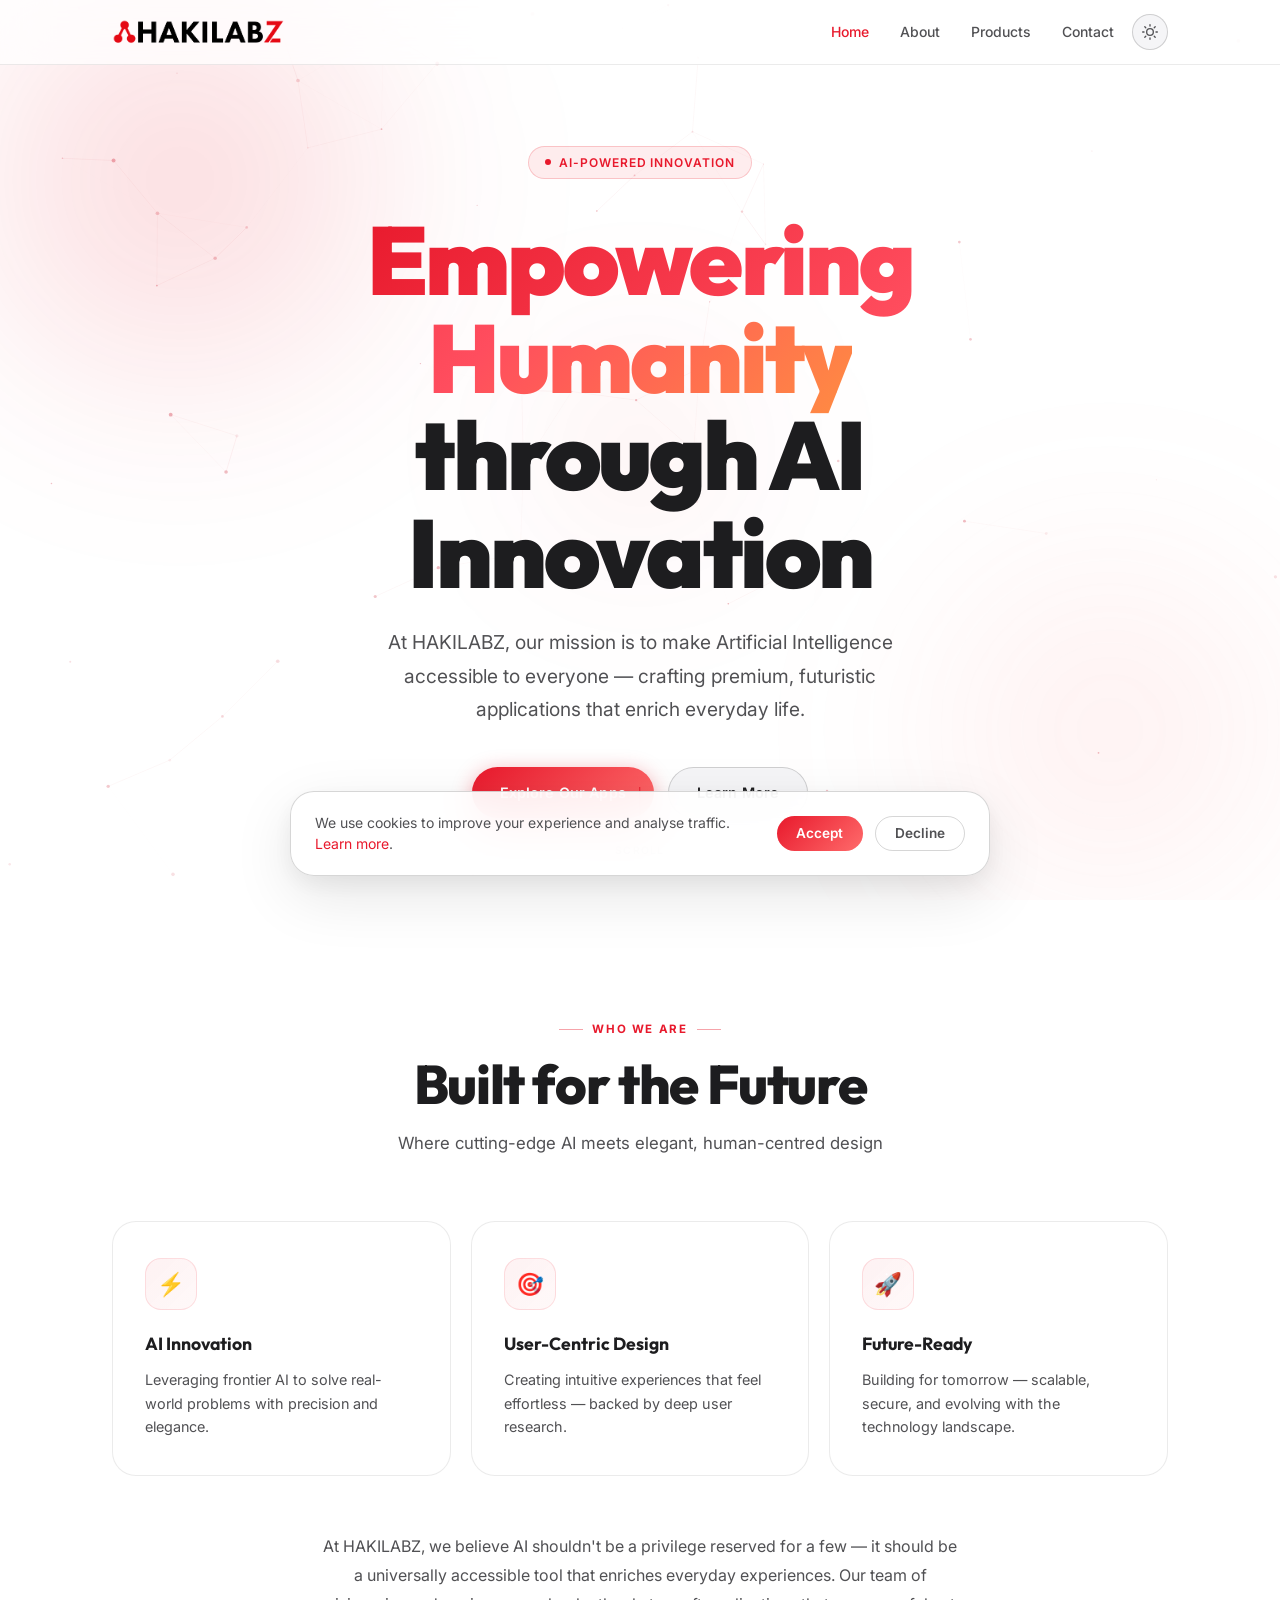
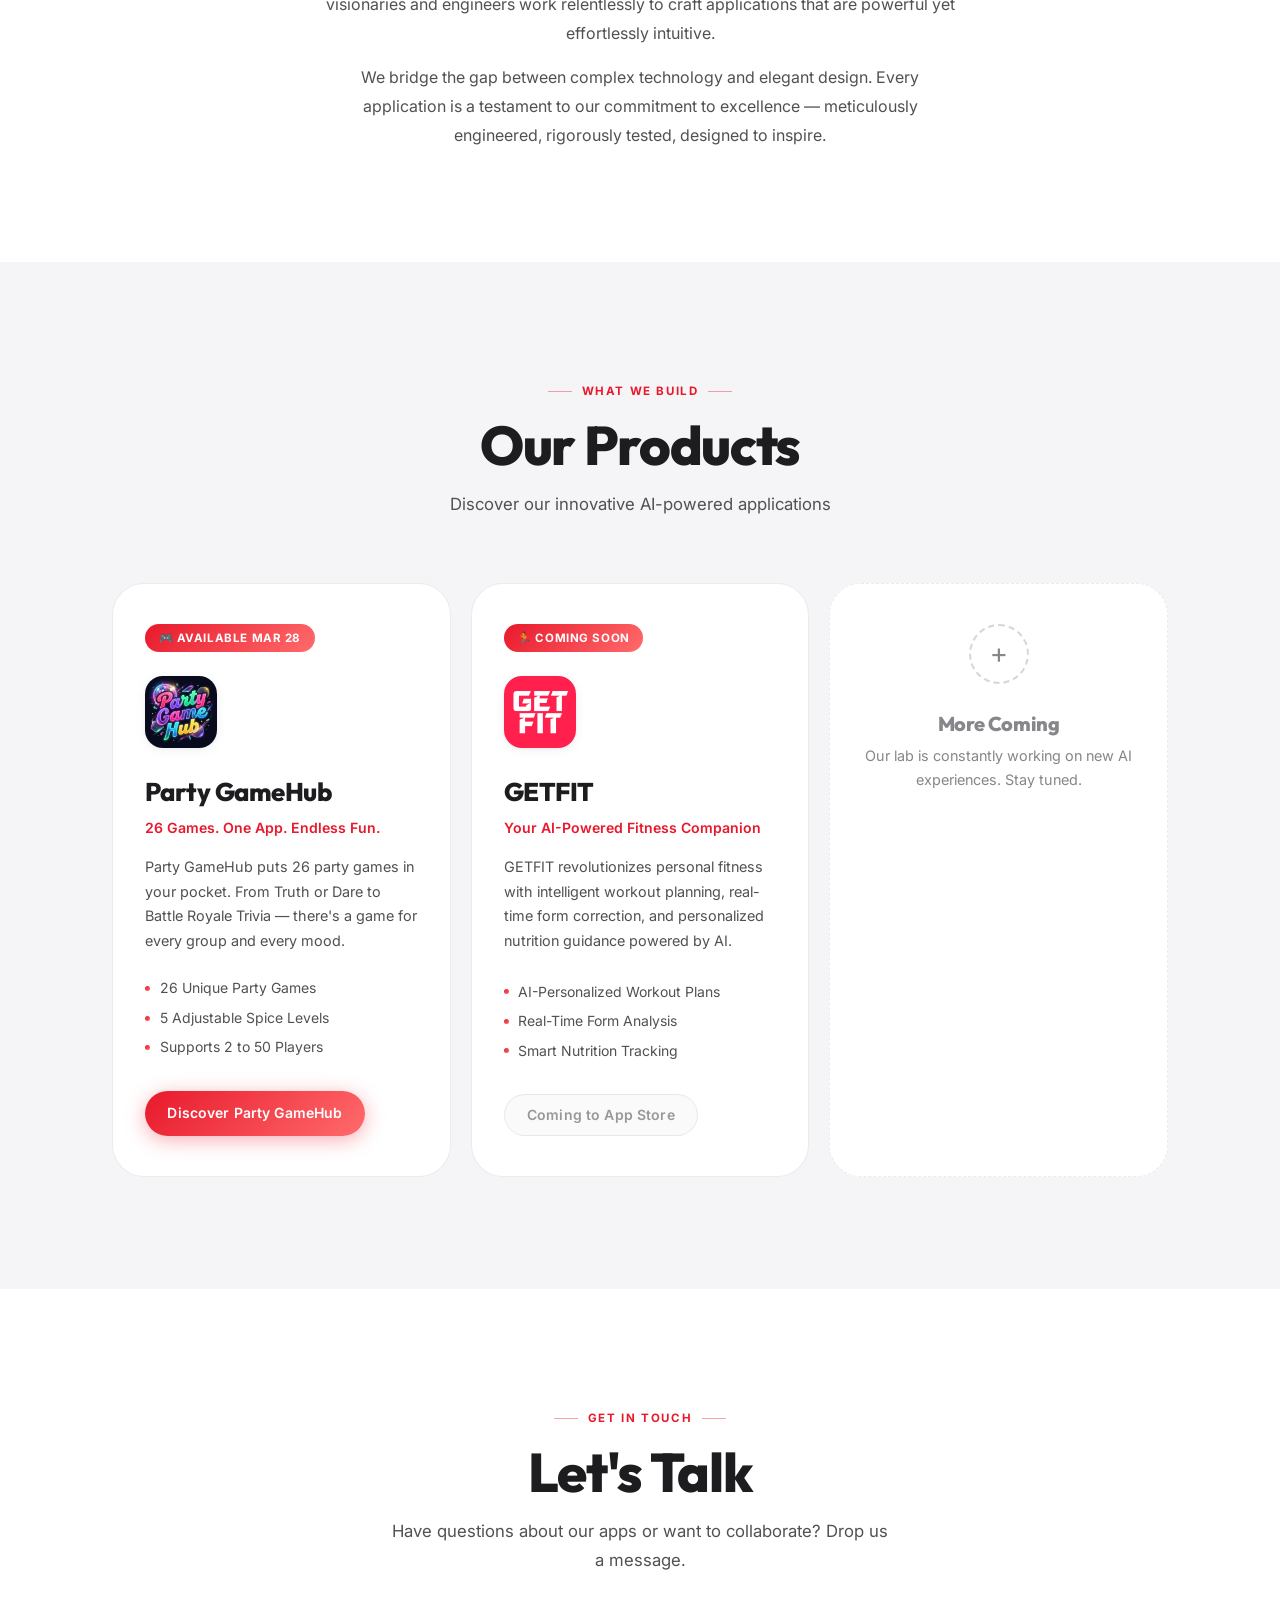
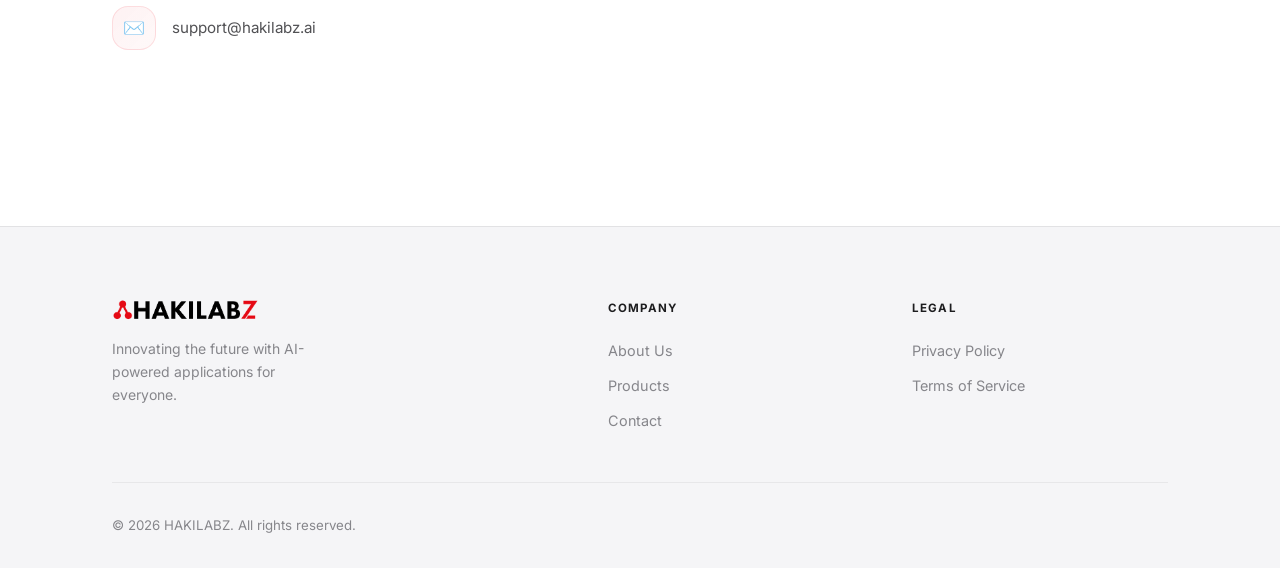
==== commit 5b3aa287: "fix: remove contact form, keep email link only" ====
--- a/index.html
+++ b/index.html
@@ -224,47 +224,15 @@
     <!-- ── CONTACT ───────────────────────────── -->
     <section id="contact" class="section">
         <div class="container">
-            <div class="section-header reveal">
+            <div class="section-header reveal" style="text-align:center;">
                 <div class="section-eyebrow">Get in Touch</div>
                 <h2 class="section-title">Let's Talk</h2>
-                <p class="section-subtitle">Have questions about our apps or want to collaborate? We're here.</p>
-            </div>
-
-            <div class="contact-grid">
-                <div class="reveal">
-                    <div class="contact-info">
-                        <h3>Connect With Us</h3>
-                        <p>Whether you have questions, want to partner, or just want to say hello — our inbox is always
-                            open.</p>
-                        <div class="contact-links">
-                            <a href="mailto:support@hakilabz.ai" class="contact-link">
-                                <div class="contact-link-icon" aria-hidden="true">✉️</div>
-                                support@hakilabz.ai
-                            </a>
-
-                        </div>
-                    </div>
-                </div>
-
-                <div class="contact-form reveal reveal-delay-1">
-                    <form id="contact-form" novalidate>
-                        <div class="form-group">
-                            <label for="contact-name">Your Name</label>
-                            <input type="text" id="contact-name" name="name" placeholder="Jane Smith"
-                                autocomplete="name" required>
-                        </div>
-                        <div class="form-group">
-                            <label for="contact-email">Email Address</label>
-                            <input type="email" id="contact-email" name="email" placeholder="jane@example.com"
-                                autocomplete="email" required>
-                        </div>
-                        <div class="form-group">
-                            <label for="contact-message">Message</label>
-                            <textarea id="contact-message" name="message" placeholder="What's on your mind?"
-                                required></textarea>
-                        </div>
-                        <button type="submit" class="btn btn-primary btn-full" id="contact-submit">Send Message</button>
-                    </form>
+                <p class="section-subtitle">Have questions about our apps or want to collaborate? Drop us a message.</p>
+                <div class="contact-links" style="justify-content:center; margin-top:2rem;">
+                    <a href="mailto:support@hakilabz.ai" class="contact-link">
+                        <div class="contact-link-icon" aria-hidden="true">✉️</div>
+                        support@hakilabz.ai
+                    </a>
                 </div>
             </div>
         </div>
--- a/assets/css/style.css
+++ b/assets/css/style.css
@@ -249,13 +249,15 @@
     flex-direction: column;
     justify-content: center;
     gap: 5px;
-    width: 40px;
-    height: 40px;
+    width: 44px;     /* larger tap target */
+    height: 44px;
     background: transparent;
     border: none;
     border-radius: var(--r-sm);
     cursor: pointer;
     padding: 8px;
+    touch-action: manipulation; /* prevents 300ms delay on iOS */
+    -webkit-tap-highlight-color: transparent;
 }
 
 .hamburger span {
@@ -286,11 +288,10 @@
         display: flex;
     }
 
-    .theme-toggle-btn {
+    /* Hide desktop theme toggle; show only inside open mobile menu */
+    .nav-links > li:has(> .theme-toggle-btn) {
         display: none;
     }
-
-    /* shown in mobile menu */
 
     .nav-links {
         position: fixed;
@@ -299,32 +300,36 @@
         flex-direction: column;
         align-items: stretch;
         gap: 0;
-        padding: 1rem 1.25rem;
+        padding: 0.5rem 0;
         display: none;
         z-index: 850;
         border-top: 1px solid var(--border);
         overflow-y: auto;
+        overscroll-behavior: contain;
+        -webkit-overflow-scrolling: touch;
     }
 
     .nav-links.open {
         display: flex;
     }
 
-    .nav-links>li>a {
+    .nav-links > li > a {
         font-size: 1.05rem;
-        padding: 0.9rem 0.5rem;
+        padding: 1rem 1.25rem;
         border-radius: 0;
         border-bottom: 1px solid var(--divider);
-    }
-
-    /* Show theme toggle inside mobile menu */
-    .nav-links>li:last-child>.theme-toggle-btn {
+        display: block;
+        touch-action: manipulation;
+        -webkit-tap-highlight-color: transparent;
+    }
+
+    /* Show theme toggle as last row in mobile menu */
+    .nav-links.open > li:has(> .theme-toggle-btn) {
+        display: flex;
+        padding: 0.75rem 1.25rem;
+    }
+    .nav-links.open > li:has(> .theme-toggle-btn) > .theme-toggle-btn {
         display: inline-flex;
-        width: auto;
-        border-radius: var(--r-pill);
-        padding: 0.5rem 1rem;
-        gap: 0.5rem;
-        margin-top: 0.5rem;
     }
 }
 
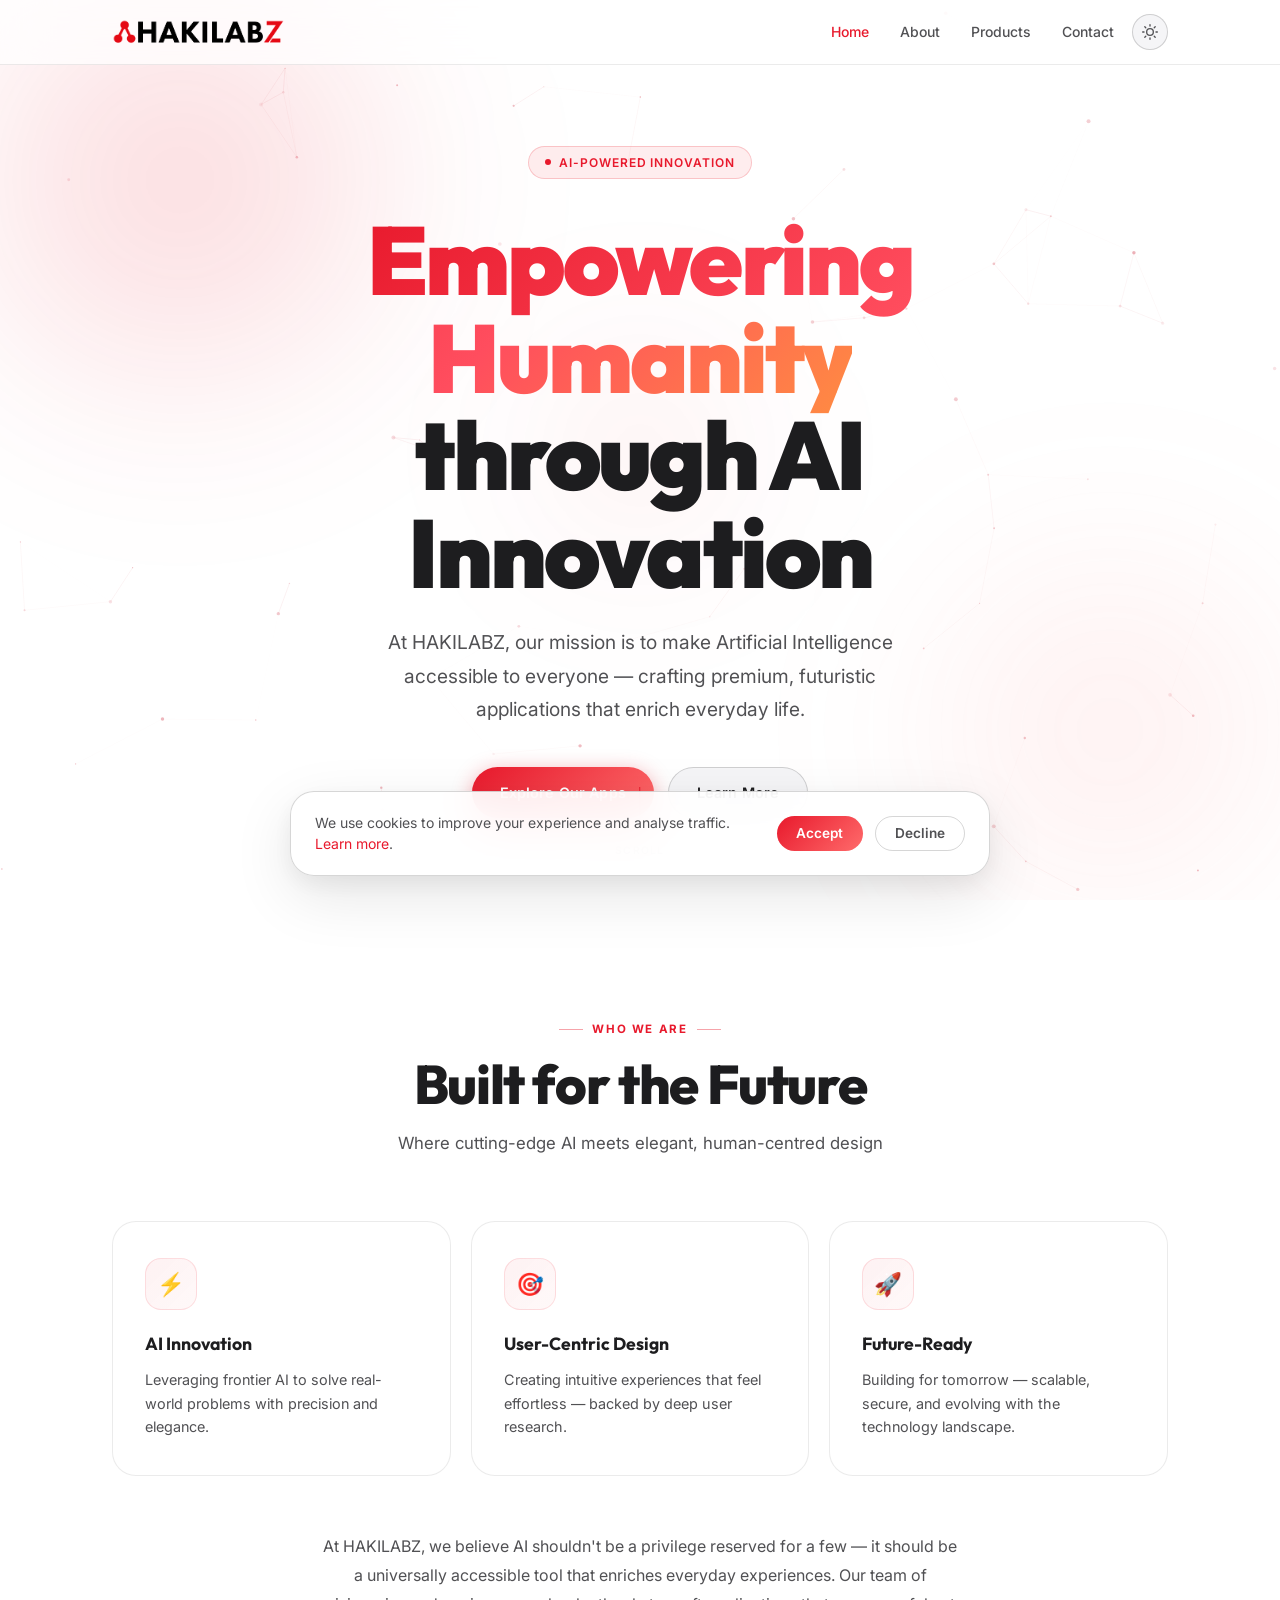
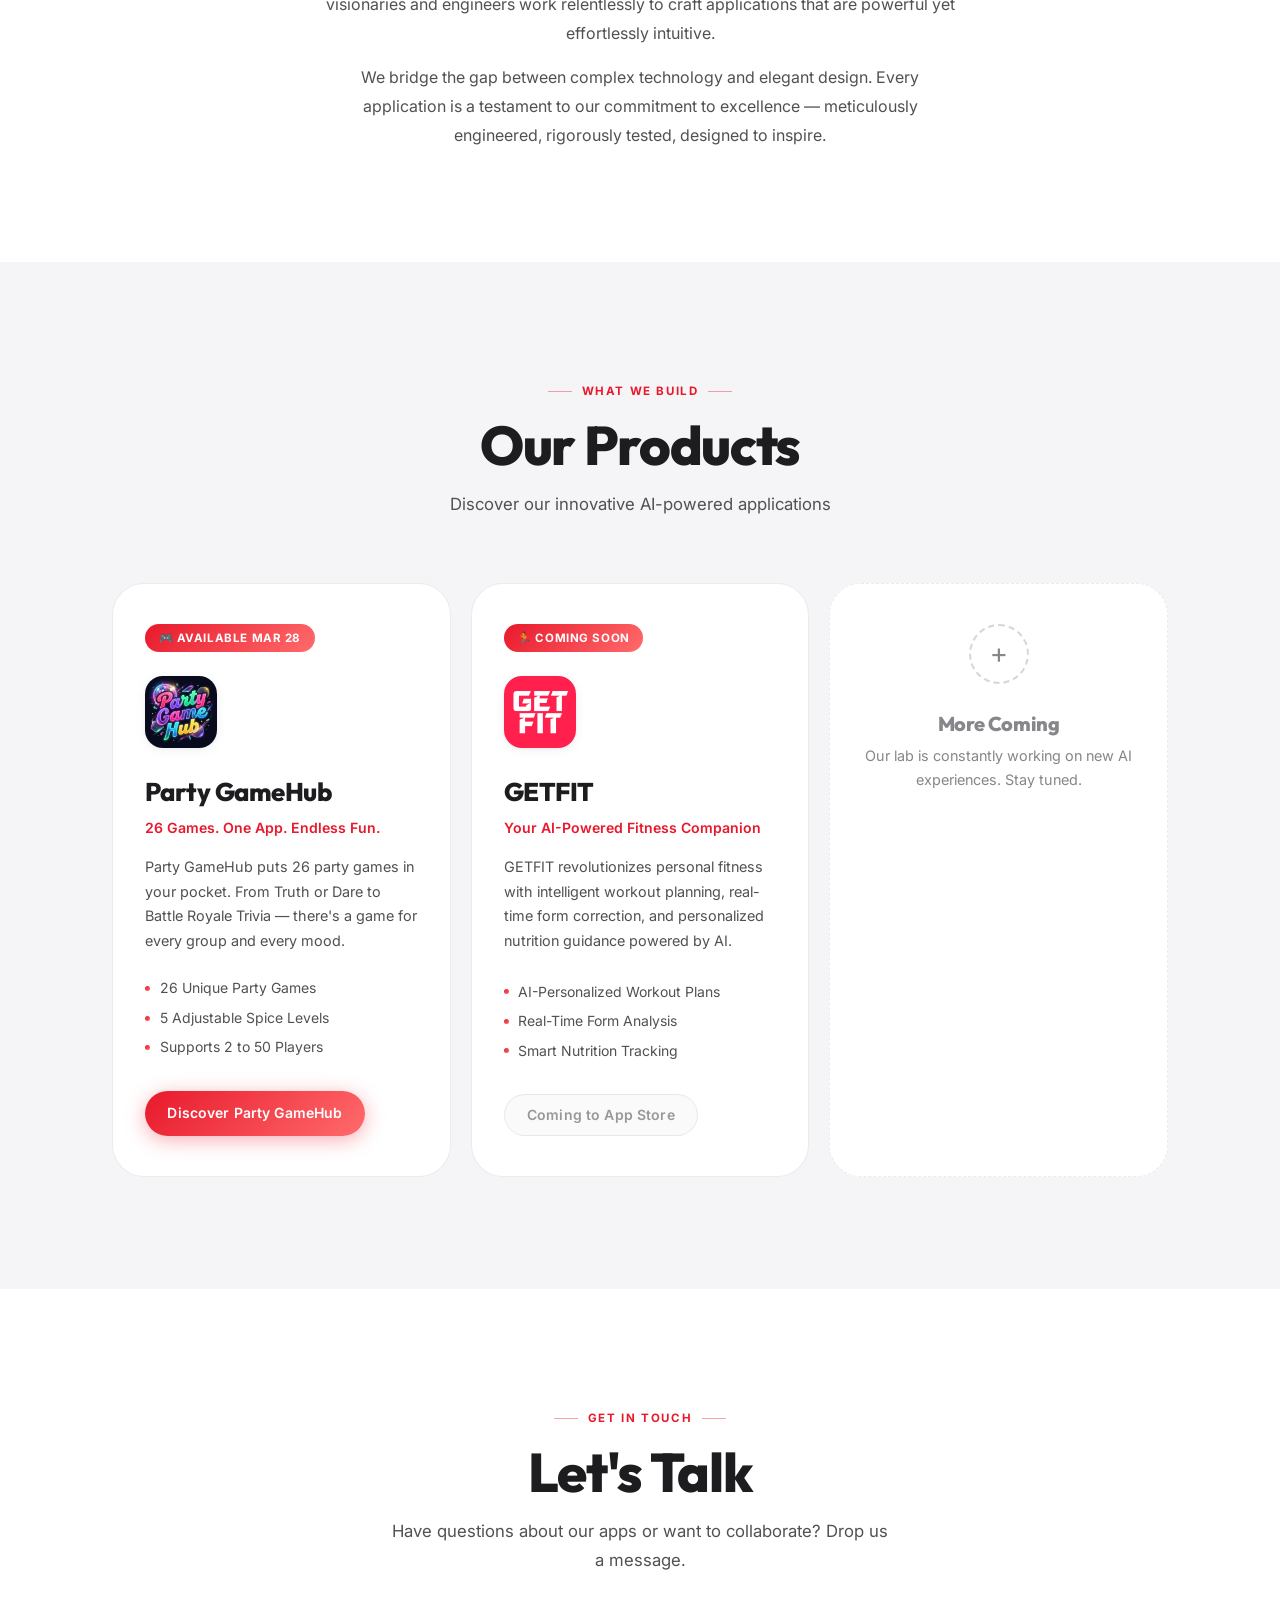
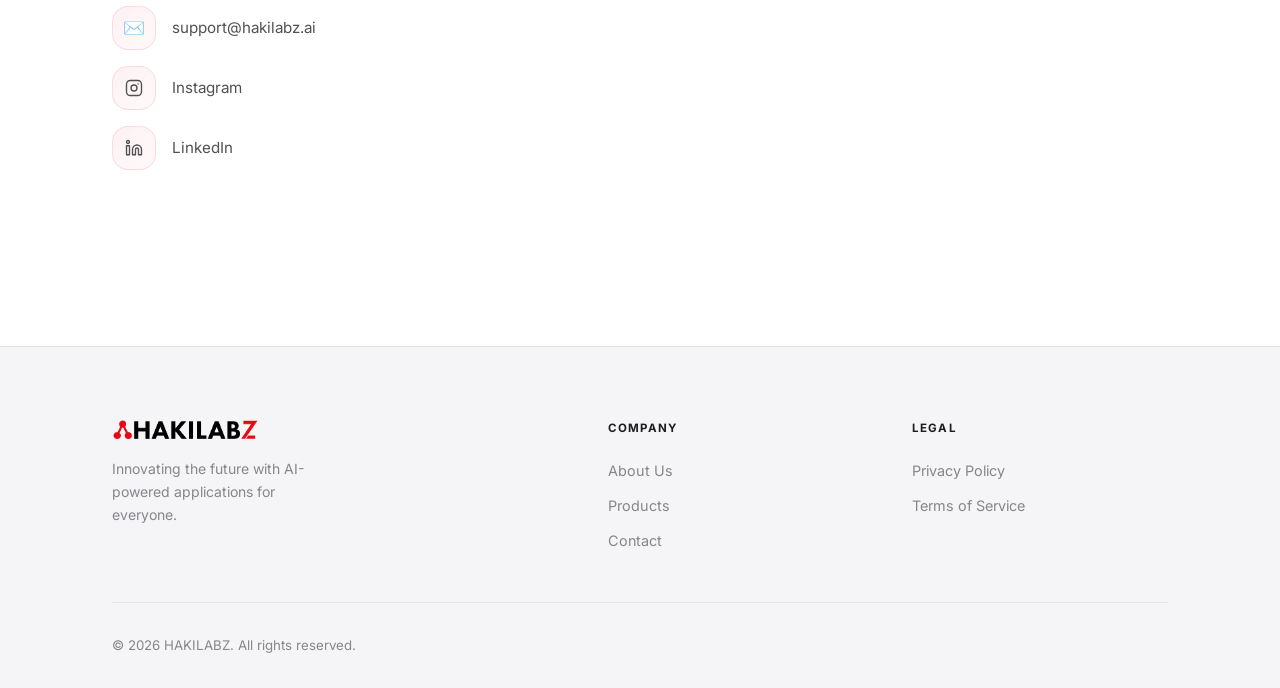
==== commit bfcba176: "feat: add Instagram and LinkedIn placeholders to contact section" ====
--- a/index.html
+++ b/index.html
@@ -228,10 +228,33 @@
                 <div class="section-eyebrow">Get in Touch</div>
                 <h2 class="section-title">Let's Talk</h2>
                 <p class="section-subtitle">Have questions about our apps or want to collaborate? Drop us a message.</p>
-                <div class="contact-links" style="justify-content:center; margin-top:2rem;">
+                <div class="contact-links" style="justify-content:center; margin-top:2rem; flex-wrap:wrap; gap:1rem;">
                     <a href="mailto:support@hakilabz.ai" class="contact-link">
                         <div class="contact-link-icon" aria-hidden="true">✉️</div>
                         support@hakilabz.ai
+                    </a>
+                    <a href="#" class="contact-link" aria-label="HAKILABZ on Instagram" rel="noopener noreferrer">
+                        <div class="contact-link-icon" aria-hidden="true">
+                            <svg width="18" height="18" viewBox="0 0 24 24" fill="none" stroke="currentColor"
+                                stroke-width="1.8" stroke-linecap="round" stroke-linejoin="round">
+                                <rect x="2" y="2" width="20" height="20" rx="5" ry="5" />
+                                <circle cx="12" cy="12" r="4" />
+                                <circle cx="17.5" cy="6.5" r="1" fill="currentColor" stroke="none" />
+                            </svg>
+                        </div>
+                        Instagram
+                    </a>
+                    <a href="#" class="contact-link" aria-label="HAKILABZ on LinkedIn" rel="noopener noreferrer">
+                        <div class="contact-link-icon" aria-hidden="true">
+                            <svg width="18" height="18" viewBox="0 0 24 24" fill="none" stroke="currentColor"
+                                stroke-width="1.8" stroke-linecap="round" stroke-linejoin="round">
+                                <path
+                                    d="M16 8a6 6 0 0 1 6 6v7h-4v-7a2 2 0 0 0-2-2 2 2 0 0 0-2 2v7h-4v-7a6 6 0 0 1 6-6z" />
+                                <rect x="2" y="9" width="4" height="12" />
+                                <circle cx="4" cy="4" r="2" />
+                            </svg>
+                        </div>
+                        LinkedIn
                     </a>
                 </div>
             </div>
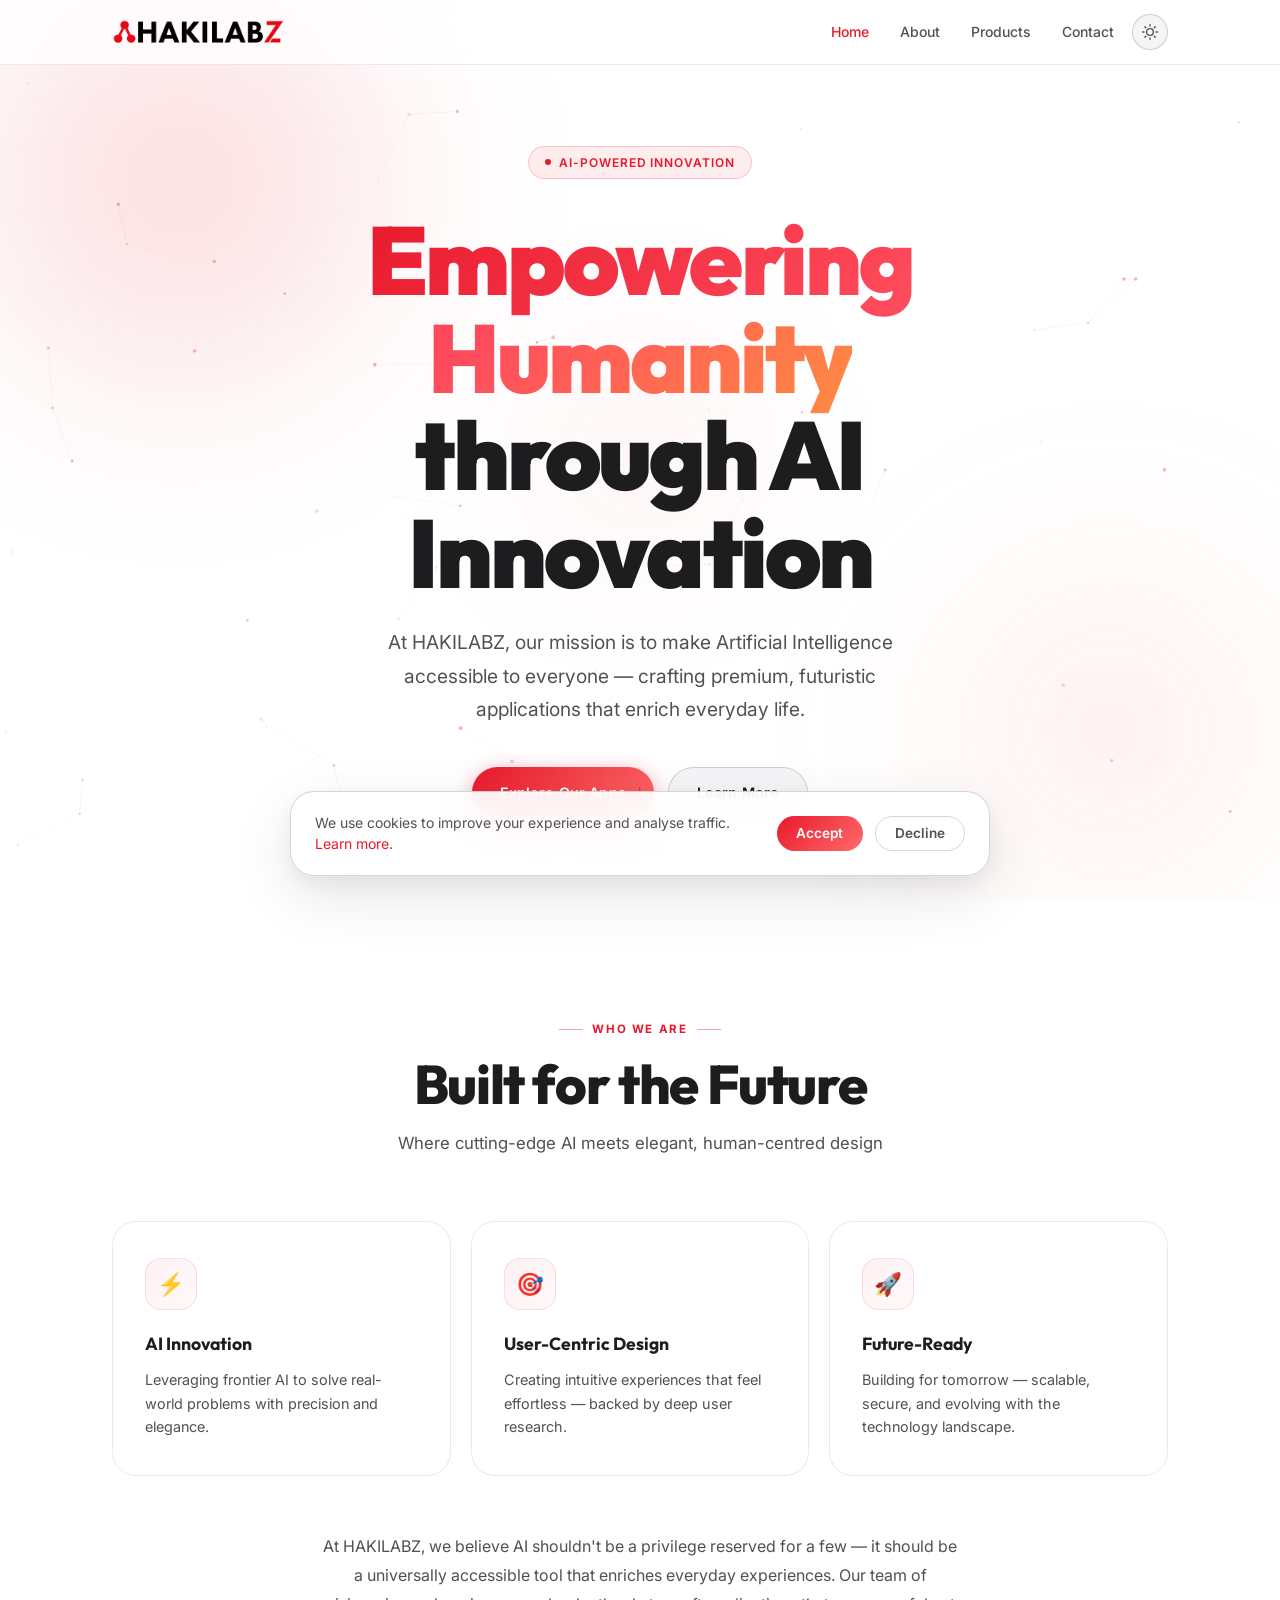
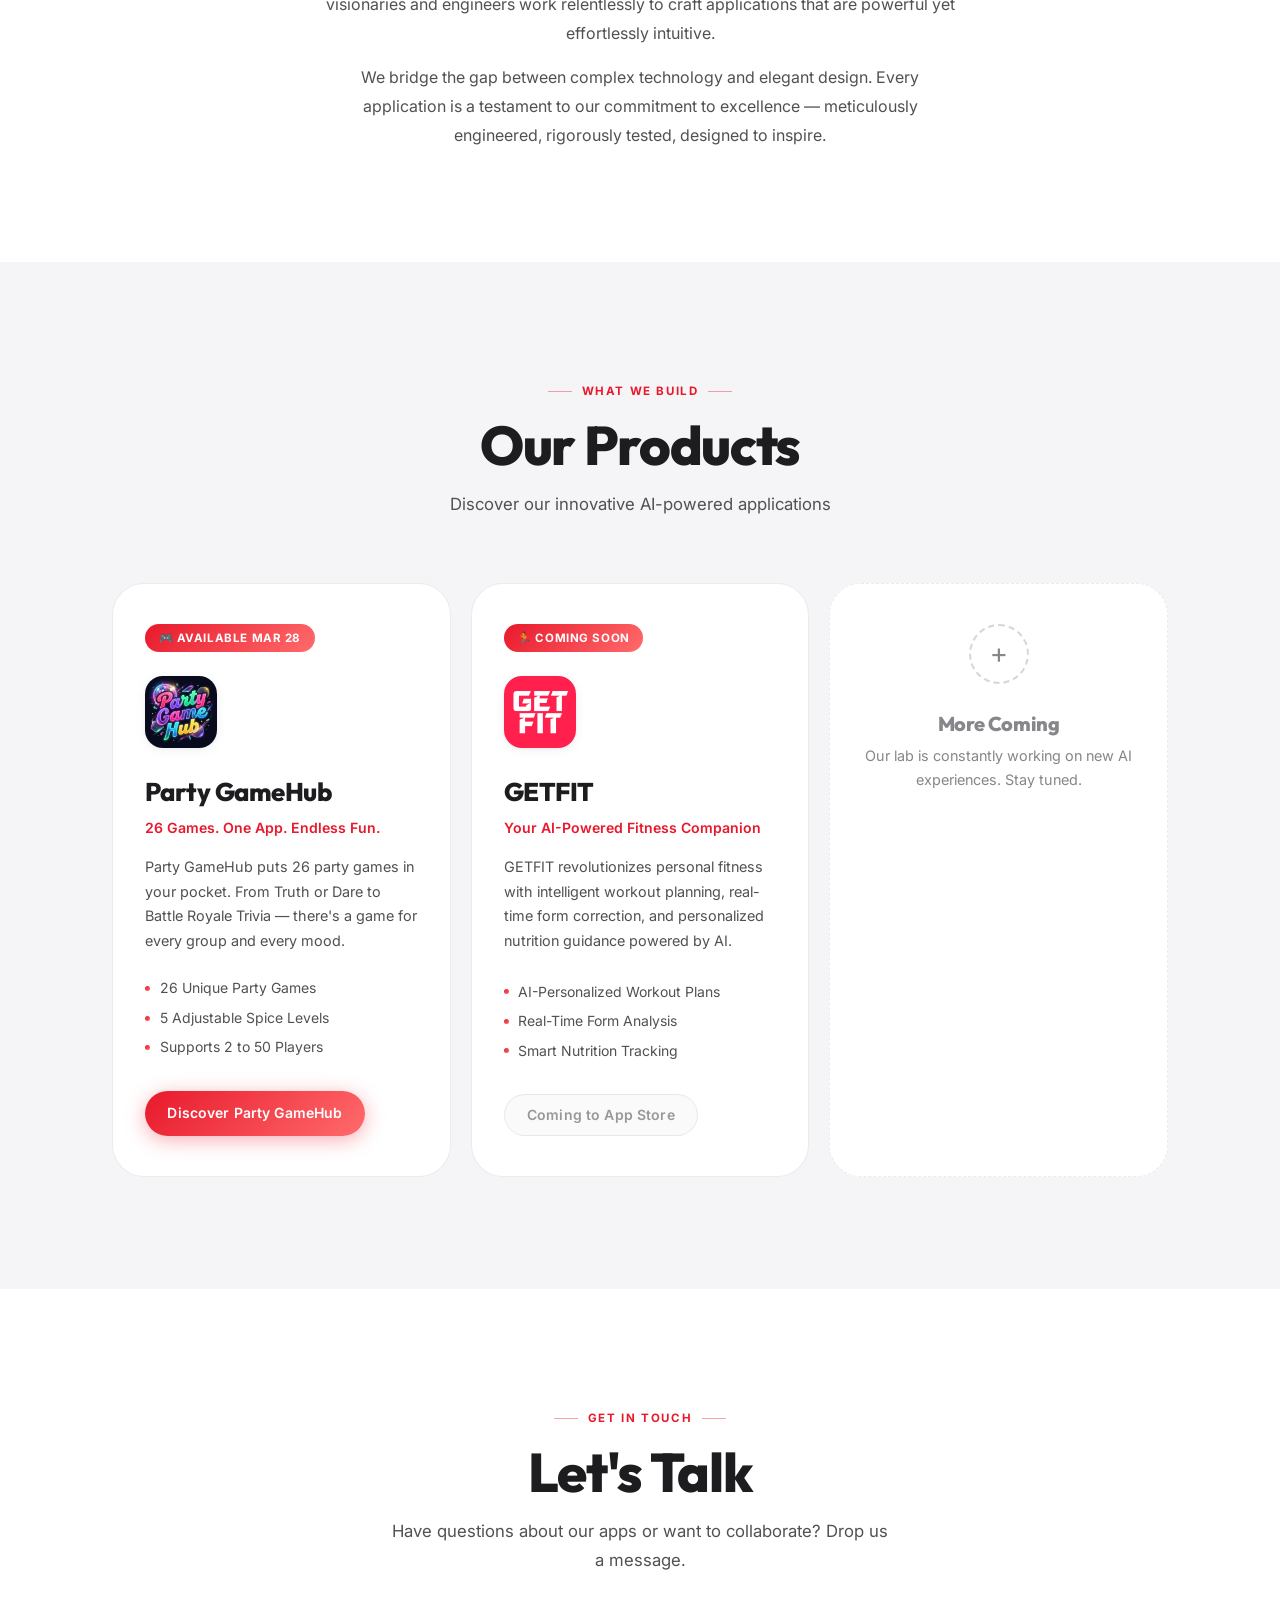
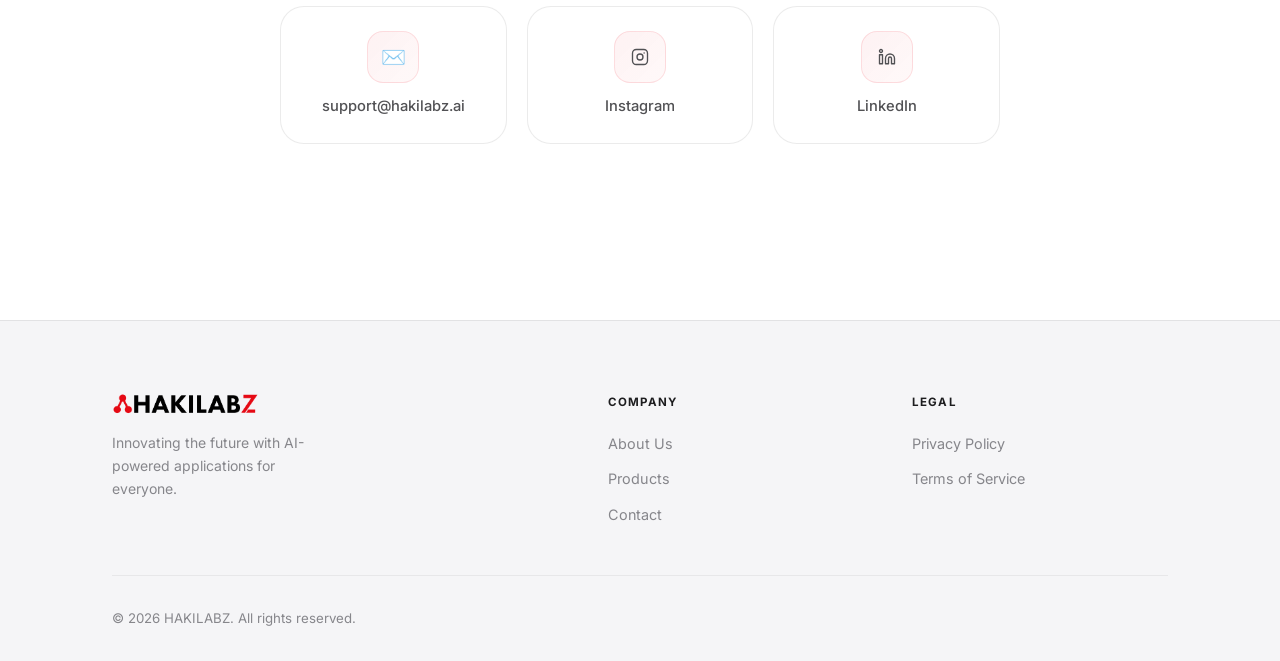
==== commit 9374d806: "feat: contact links 3-column grid layout on desktop" ====
--- a/index.html
+++ b/index.html
@@ -228,7 +228,7 @@
                 <div class="section-eyebrow">Get in Touch</div>
                 <h2 class="section-title">Let's Talk</h2>
                 <p class="section-subtitle">Have questions about our apps or want to collaborate? Drop us a message.</p>
-                <div class="contact-links" style="justify-content:center; margin-top:2rem; flex-wrap:wrap; gap:1rem;">
+                <div class="contact-links" style="margin-top:2rem;">
                     <a href="mailto:support@hakilabz.ai" class="contact-link">
                         <div class="contact-link-icon" aria-hidden="true">✉️</div>
                         support@hakilabz.ai
--- a/assets/css/style.css
+++ b/assets/css/style.css
@@ -249,14 +249,16 @@
     flex-direction: column;
     justify-content: center;
     gap: 5px;
-    width: 44px;     /* larger tap target */
+    width: 44px;
+    /* larger tap target */
     height: 44px;
     background: transparent;
     border: none;
     border-radius: var(--r-sm);
     cursor: pointer;
     padding: 8px;
-    touch-action: manipulation; /* prevents 300ms delay on iOS */
+    touch-action: manipulation;
+    /* prevents 300ms delay on iOS */
     -webkit-tap-highlight-color: transparent;
 }
 
@@ -289,7 +291,7 @@
     }
 
     /* Hide desktop theme toggle; show only inside open mobile menu */
-    .nav-links > li:has(> .theme-toggle-btn) {
+    .nav-links>li:has(> .theme-toggle-btn) {
         display: none;
     }
 
@@ -313,7 +315,7 @@
         display: flex;
     }
 
-    .nav-links > li > a {
+    .nav-links>li>a {
         font-size: 1.05rem;
         padding: 1rem 1.25rem;
         border-radius: 0;
@@ -324,11 +326,12 @@
     }
 
     /* Show theme toggle as last row in mobile menu */
-    .nav-links.open > li:has(> .theme-toggle-btn) {
+    .nav-links.open>li:has(> .theme-toggle-btn) {
         display: flex;
         padding: 0.75rem 1.25rem;
     }
-    .nav-links.open > li:has(> .theme-toggle-btn) > .theme-toggle-btn {
+
+    .nav-links.open>li:has(> .theme-toggle-btn)>.theme-toggle-btn {
         display: inline-flex;
     }
 }
@@ -1081,42 +1084,69 @@
 }
 
 .contact-links {
+    display: grid;
+    grid-template-columns: repeat(3, 1fr);
+    gap: 1.25rem;
+    width: 100%;
+    max-width: 720px;
+    margin-left: auto;
+    margin-right: auto;
+}
+
+.contact-link {
     display: flex;
     flex-direction: column;
-    gap: 0.875rem;
-}
-
-.contact-link {
-    display: flex;
-    align-items: center;
-    gap: 1rem;
-    font-size: 0.95rem;
+    align-items: center;
+    justify-content: center;
+    gap: 0.75rem;
+    font-size: 0.92rem;
+    font-weight: 500;
     color: var(--text-2);
-    transition: color var(--dur-fast), transform var(--dur-fast) var(--spring);
+    background: var(--surface-raised);
+    border: 1px solid var(--border);
+    border-radius: var(--r-lg);
+    padding: 1.5rem 1rem;
+    text-align: center;
+    transition: color var(--dur-fast), border-color var(--dur-fast), transform var(--dur-mid) var(--spring), box-shadow var(--dur-mid);
+    text-decoration: none;
 }
 
 .contact-link:hover {
     color: var(--red);
-    transform: translateX(4px);
+    border-color: rgba(232, 25, 44, 0.35);
+    transform: translateY(-4px);
+    box-shadow: 0 8px 24px rgba(232, 25, 44, 0.12);
 }
 
 .contact-link-icon {
-    width: 44px;
-    height: 44px;
+    width: 52px;
+    height: 52px;
     border-radius: var(--r-md);
     background: var(--grad-subtle);
     border: 1px solid rgba(232, 25, 44, 0.12);
     display: flex;
     align-items: center;
     justify-content: center;
-    font-size: 1.1rem;
+    font-size: 1.25rem;
     flex-shrink: 0;
     transition: background var(--dur-mid), transform var(--dur-mid) var(--spring);
 }
 
 .contact-link:hover .contact-link-icon {
     background: var(--grad);
-    transform: scale(1.05);
+    transform: scale(1.08);
+}
+
+@media (max-width: 640px) {
+    .contact-links {
+        grid-template-columns: 1fr;
+    }
+
+    .contact-link {
+        flex-direction: row;
+        text-align: left;
+        padding: 1rem 1.25rem;
+    }
 }
 
 /* Contact form */
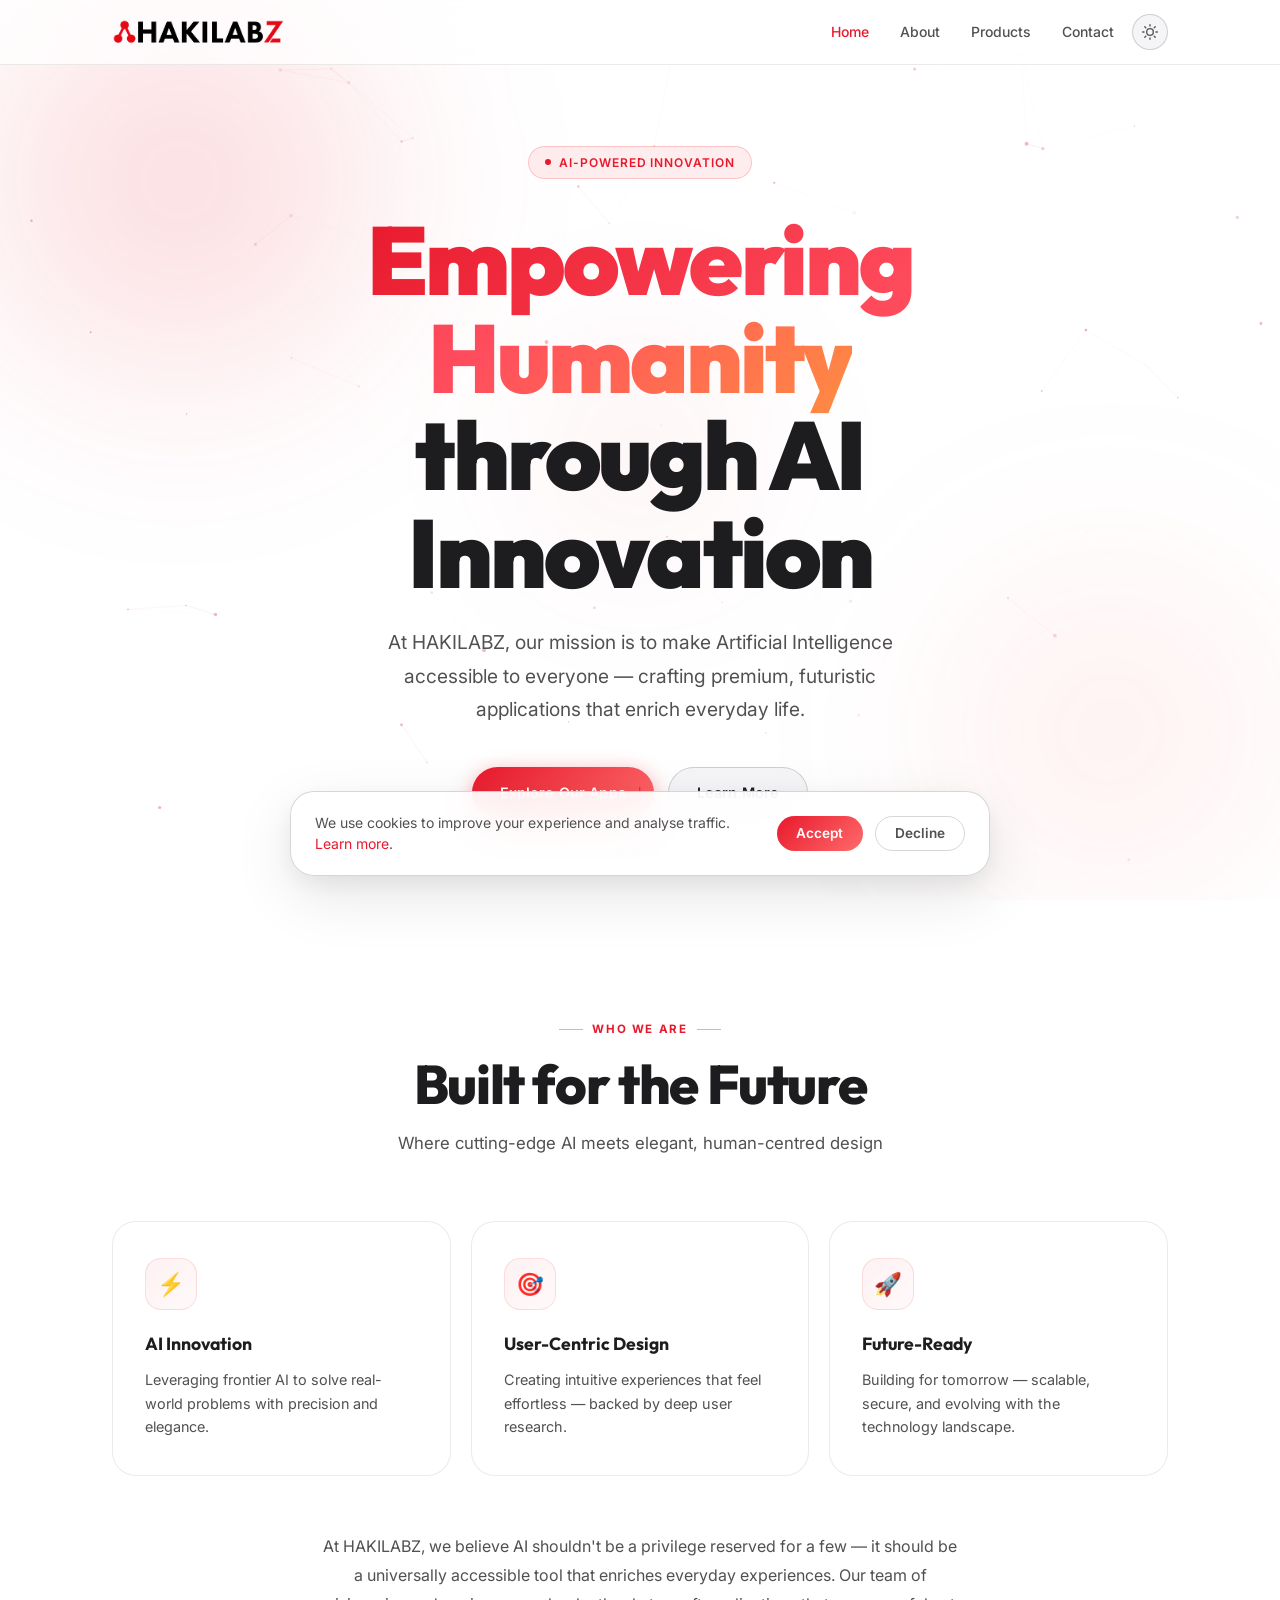
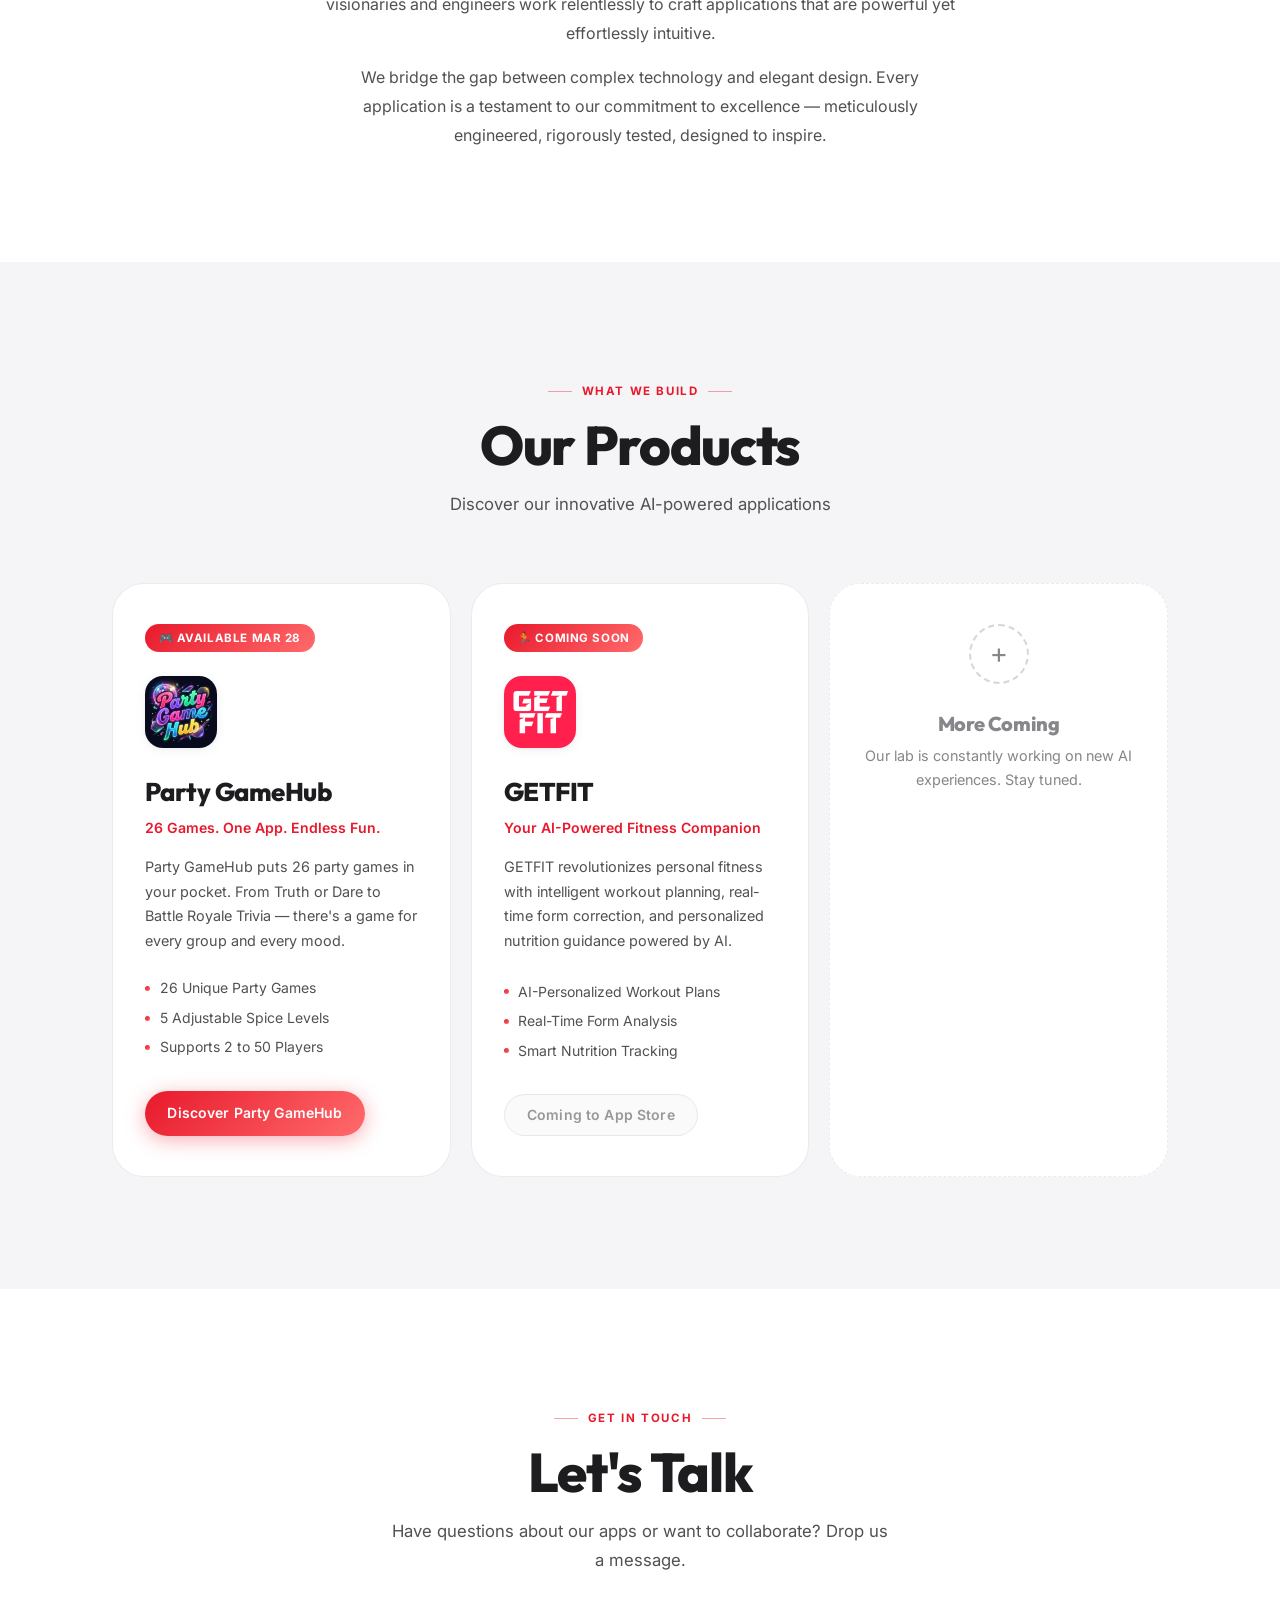
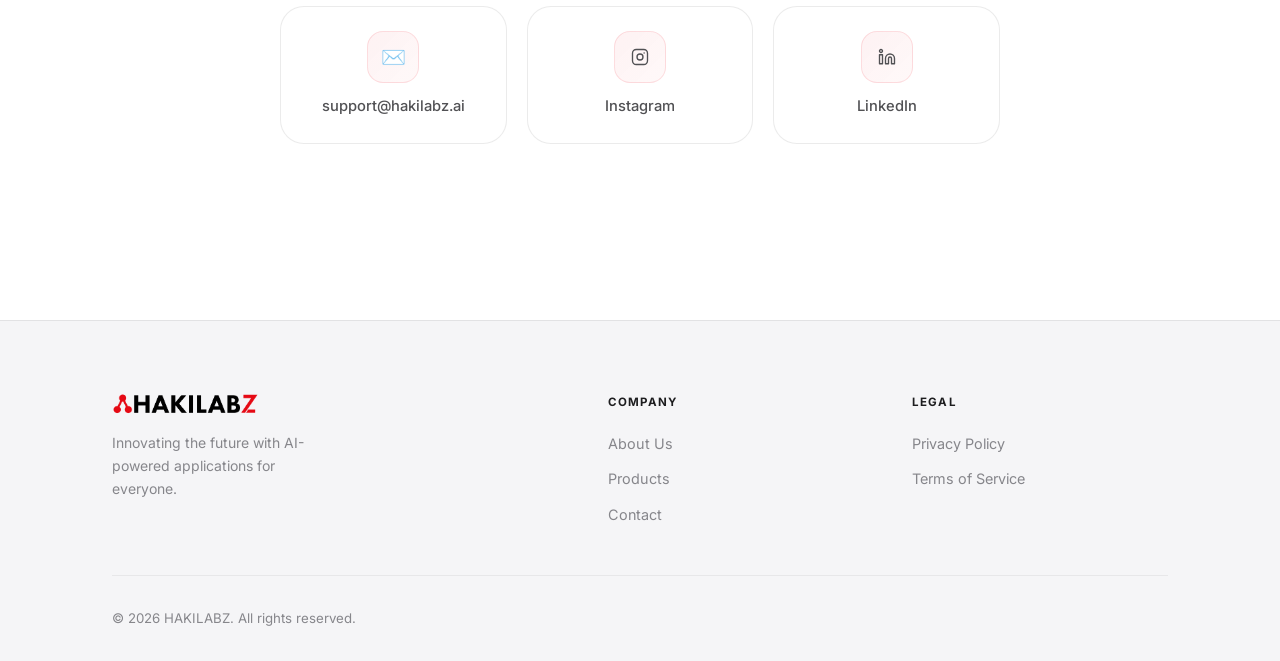
==== commit d35d879a: "feat: update LinkedIn link to hakilabz company page" ====
--- a/index.html
+++ b/index.html
@@ -244,7 +244,8 @@
                         </div>
                         Instagram
                     </a>
-                    <a href="#" class="contact-link" aria-label="HAKILABZ on LinkedIn" rel="noopener noreferrer">
+                    <a href="https://www.linkedin.com/company/hakilabz/" class="contact-link"
+                        aria-label="HAKILABZ on LinkedIn" target="_blank" rel="noopener noreferrer">
                         <div class="contact-link-icon" aria-hidden="true">
                             <svg width="18" height="18" viewBox="0 0 24 24" fill="none" stroke="currentColor"
                                 stroke-width="1.8" stroke-linecap="round" stroke-linejoin="round">
--- a/assets/css/style.css
+++ b/assets/css/style.css
@@ -290,6 +290,15 @@
         display: flex;
     }
 
+    /* iOS Safari fix: backdrop-filter on .navbar creates a stacking context
+       that traps position:fixed children inside the 64px navbar height.
+       Remove it on mobile and use solid opaque background. */
+    .navbar {
+        -webkit-backdrop-filter: none !important;
+        backdrop-filter: none !important;
+        background: var(--bg) !important;
+    }
+
     /* Hide desktop theme toggle; show only inside open mobile menu */
     .nav-links>li:has(> .theme-toggle-btn) {
         display: none;
@@ -297,14 +306,18 @@
 
     .nav-links {
         position: fixed;
-        inset: 64px 0 0 0;
+        top: 0;
+        left: 0;
+        right: 0;
+        bottom: 0;
+        padding-top: 64px;
+        padding-bottom: env(safe-area-inset-bottom, 0px);
         background: var(--bg);
         flex-direction: column;
         align-items: stretch;
         gap: 0;
-        padding: 0.5rem 0;
         display: none;
-        z-index: 850;
+        z-index: 1100;
         border-top: 1px solid var(--border);
         overflow-y: auto;
         overscroll-behavior: contain;
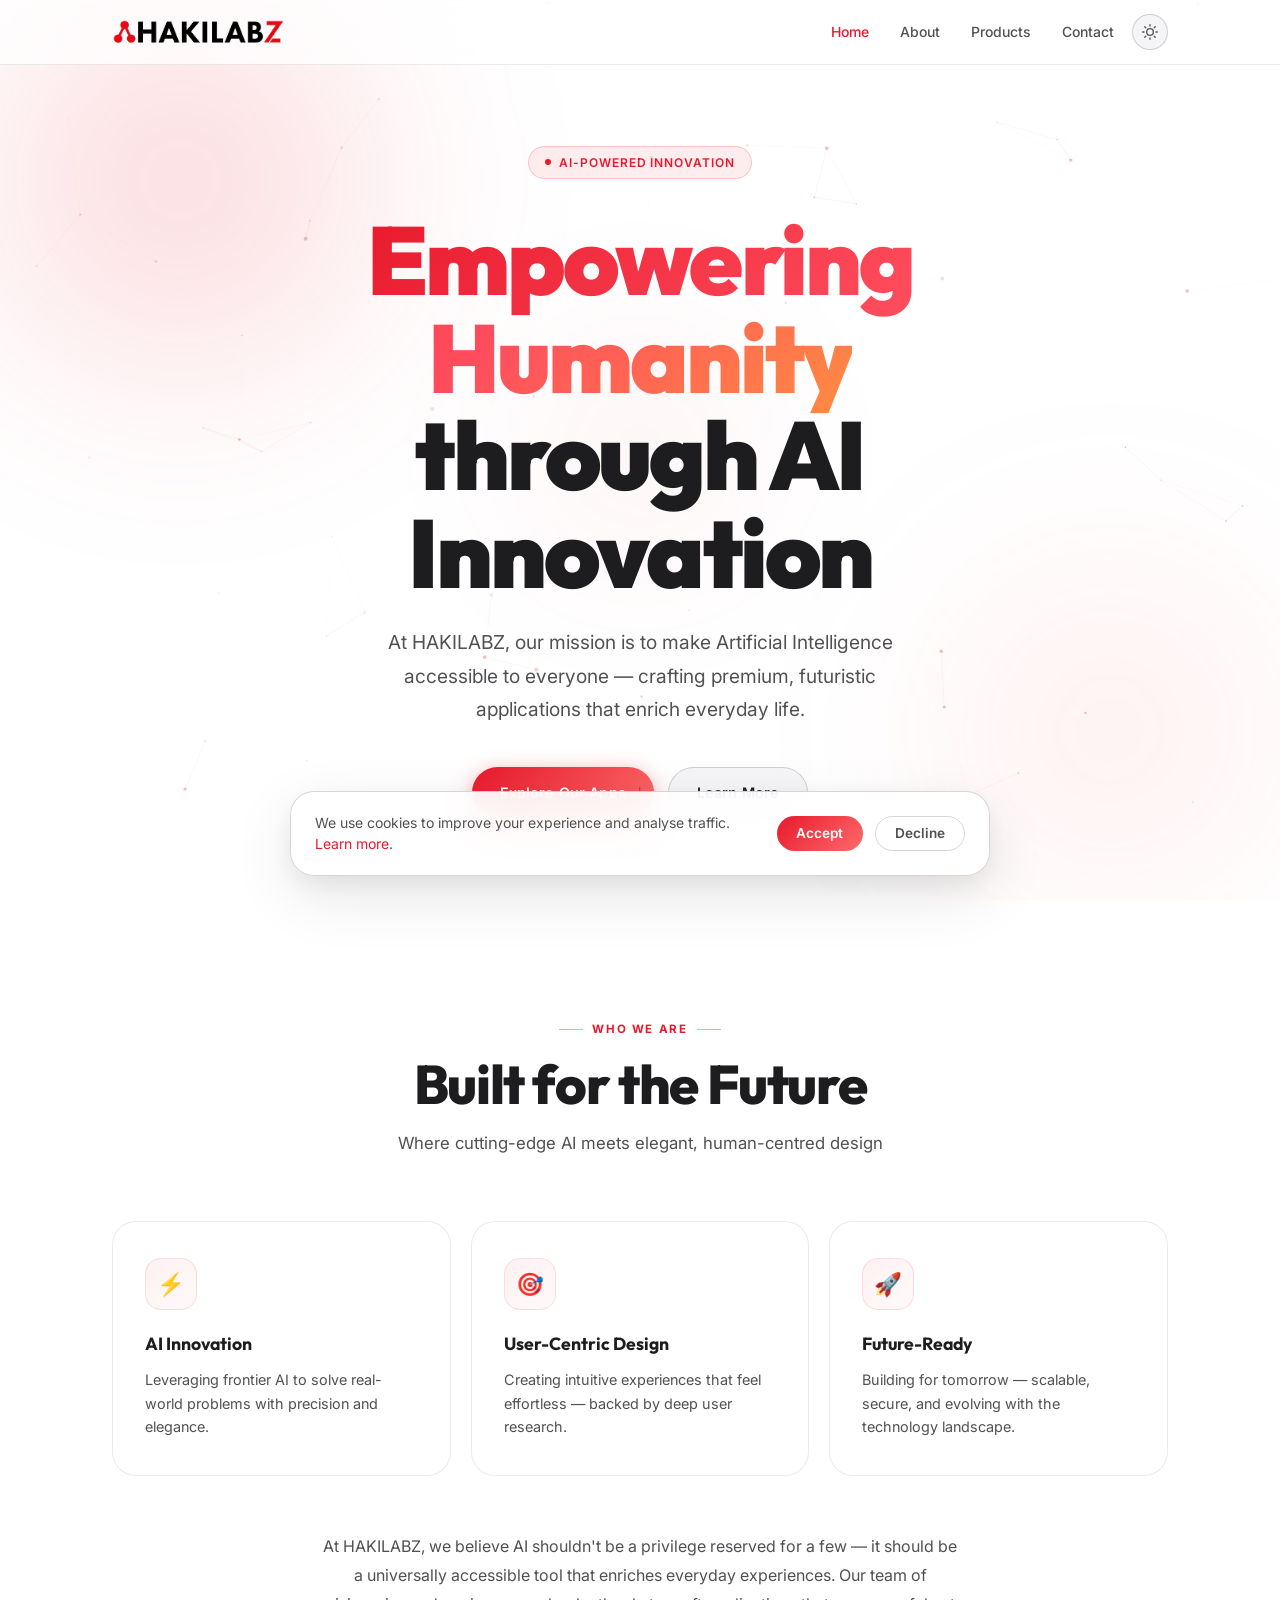
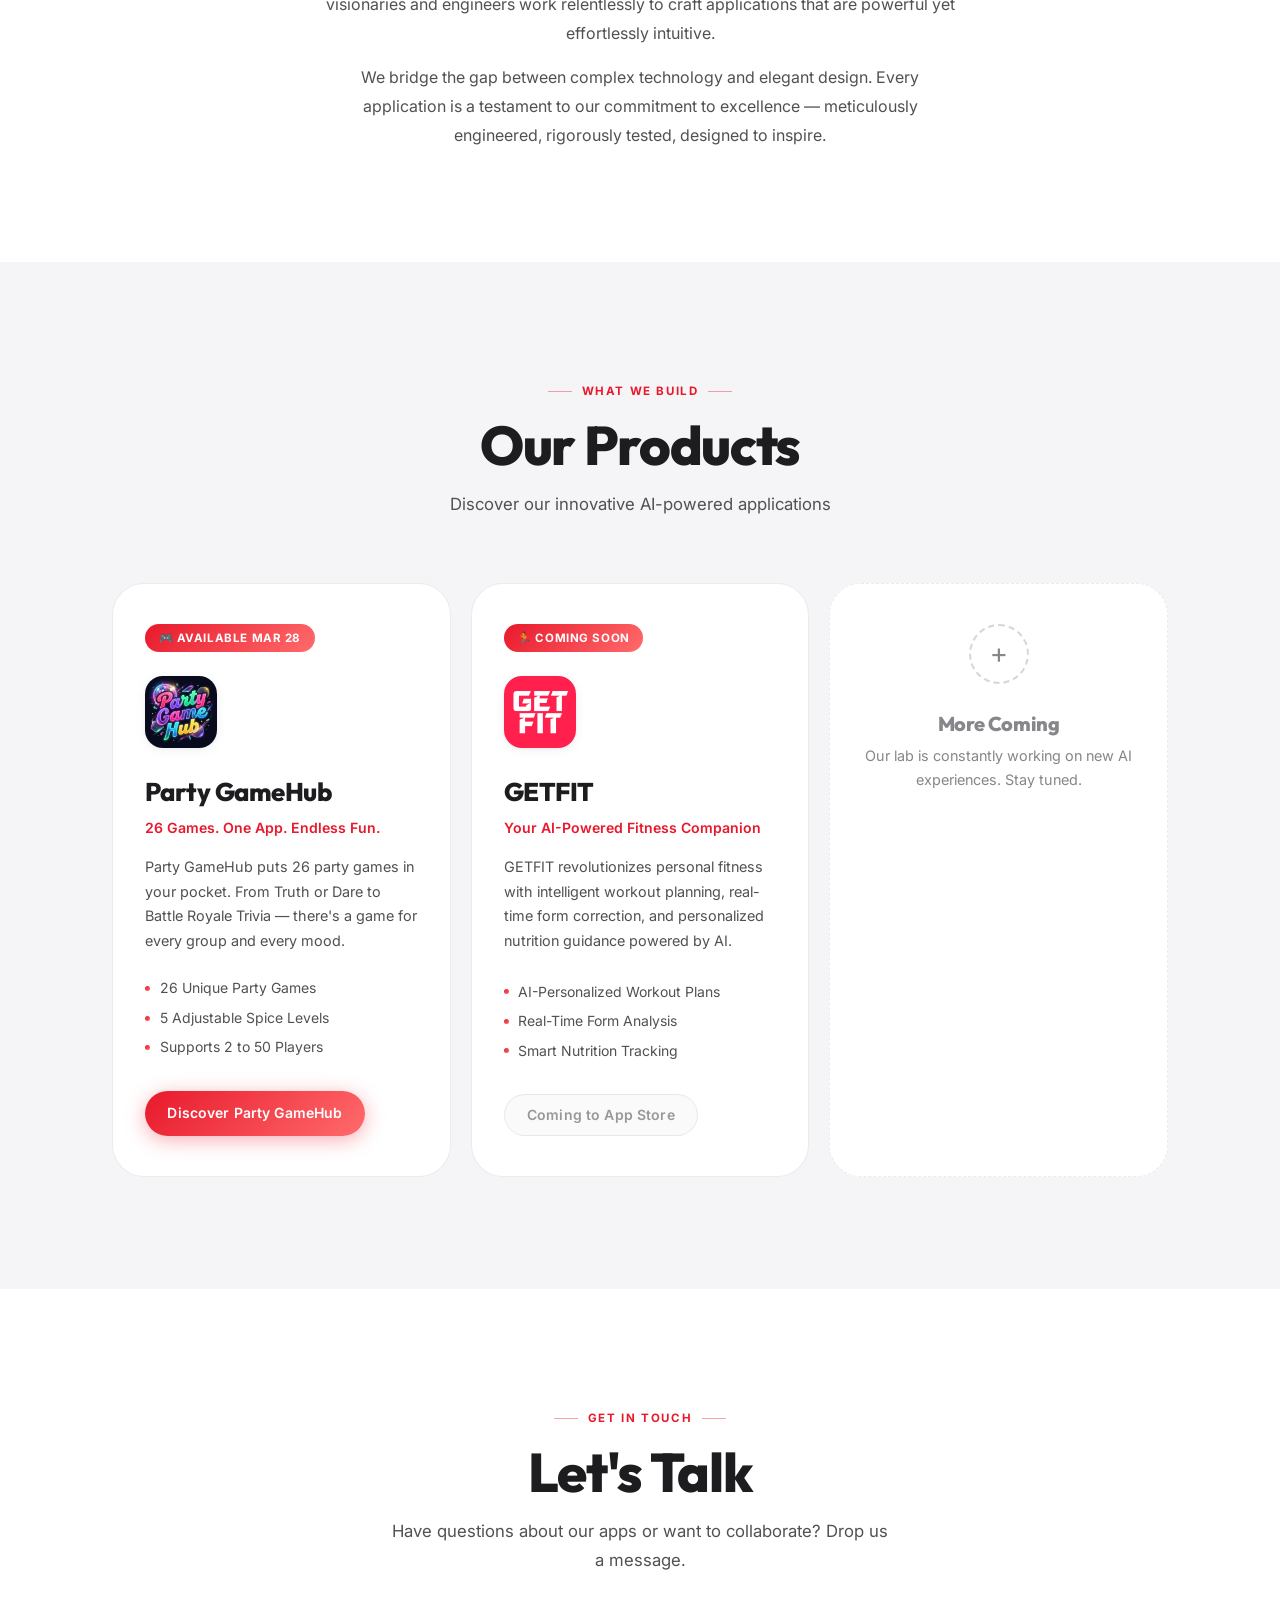
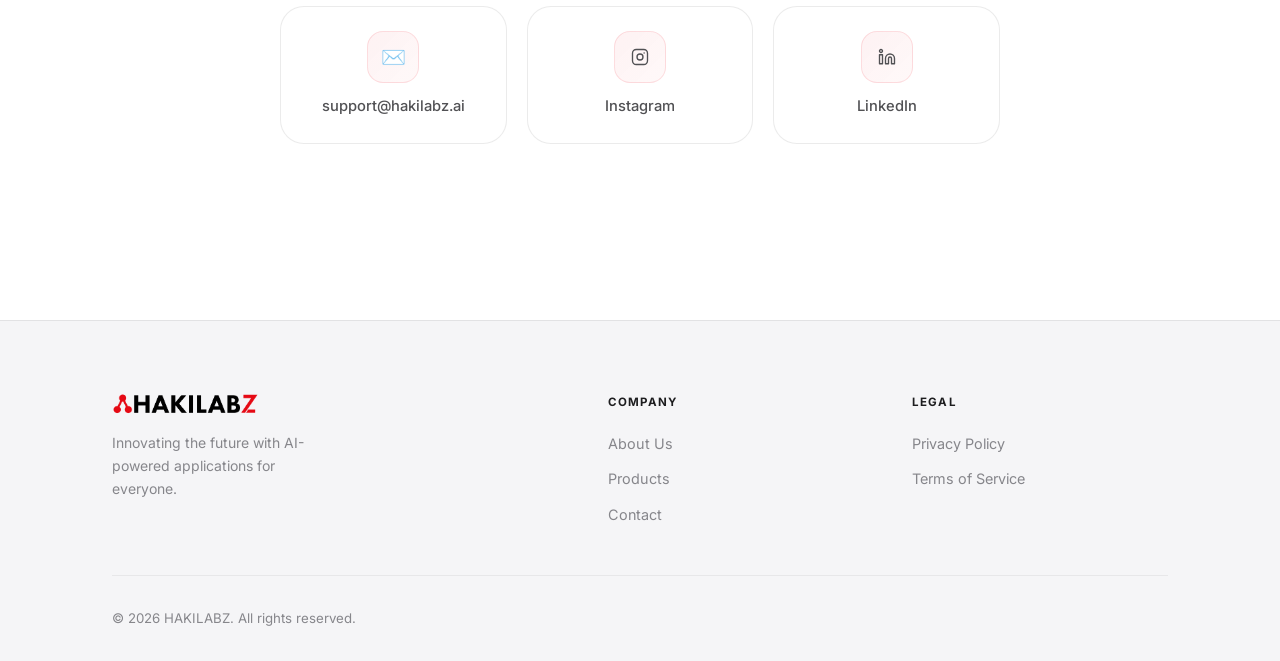
==== commit 16dc4d47: "chore: add canonical link tags to all HTML pages" ====
--- a/index.html
+++ b/index.html
@@ -21,6 +21,7 @@
 
     <meta property="og:type" content="website">
     <meta property="og:url" content="https://hakilabz.ai/">
+    <link rel="canonical" href="https://hakilabz.ai/">
     <meta property="og:title" content="HAKILABZ | AI-Powered Applications">
     <meta property="og:description" content="We craft premium, intuitive AI-powered apps for everyone.">
     <meta property="og:image" content="https://hakilabz.ai/assets/images/hakilabz-logo.png">
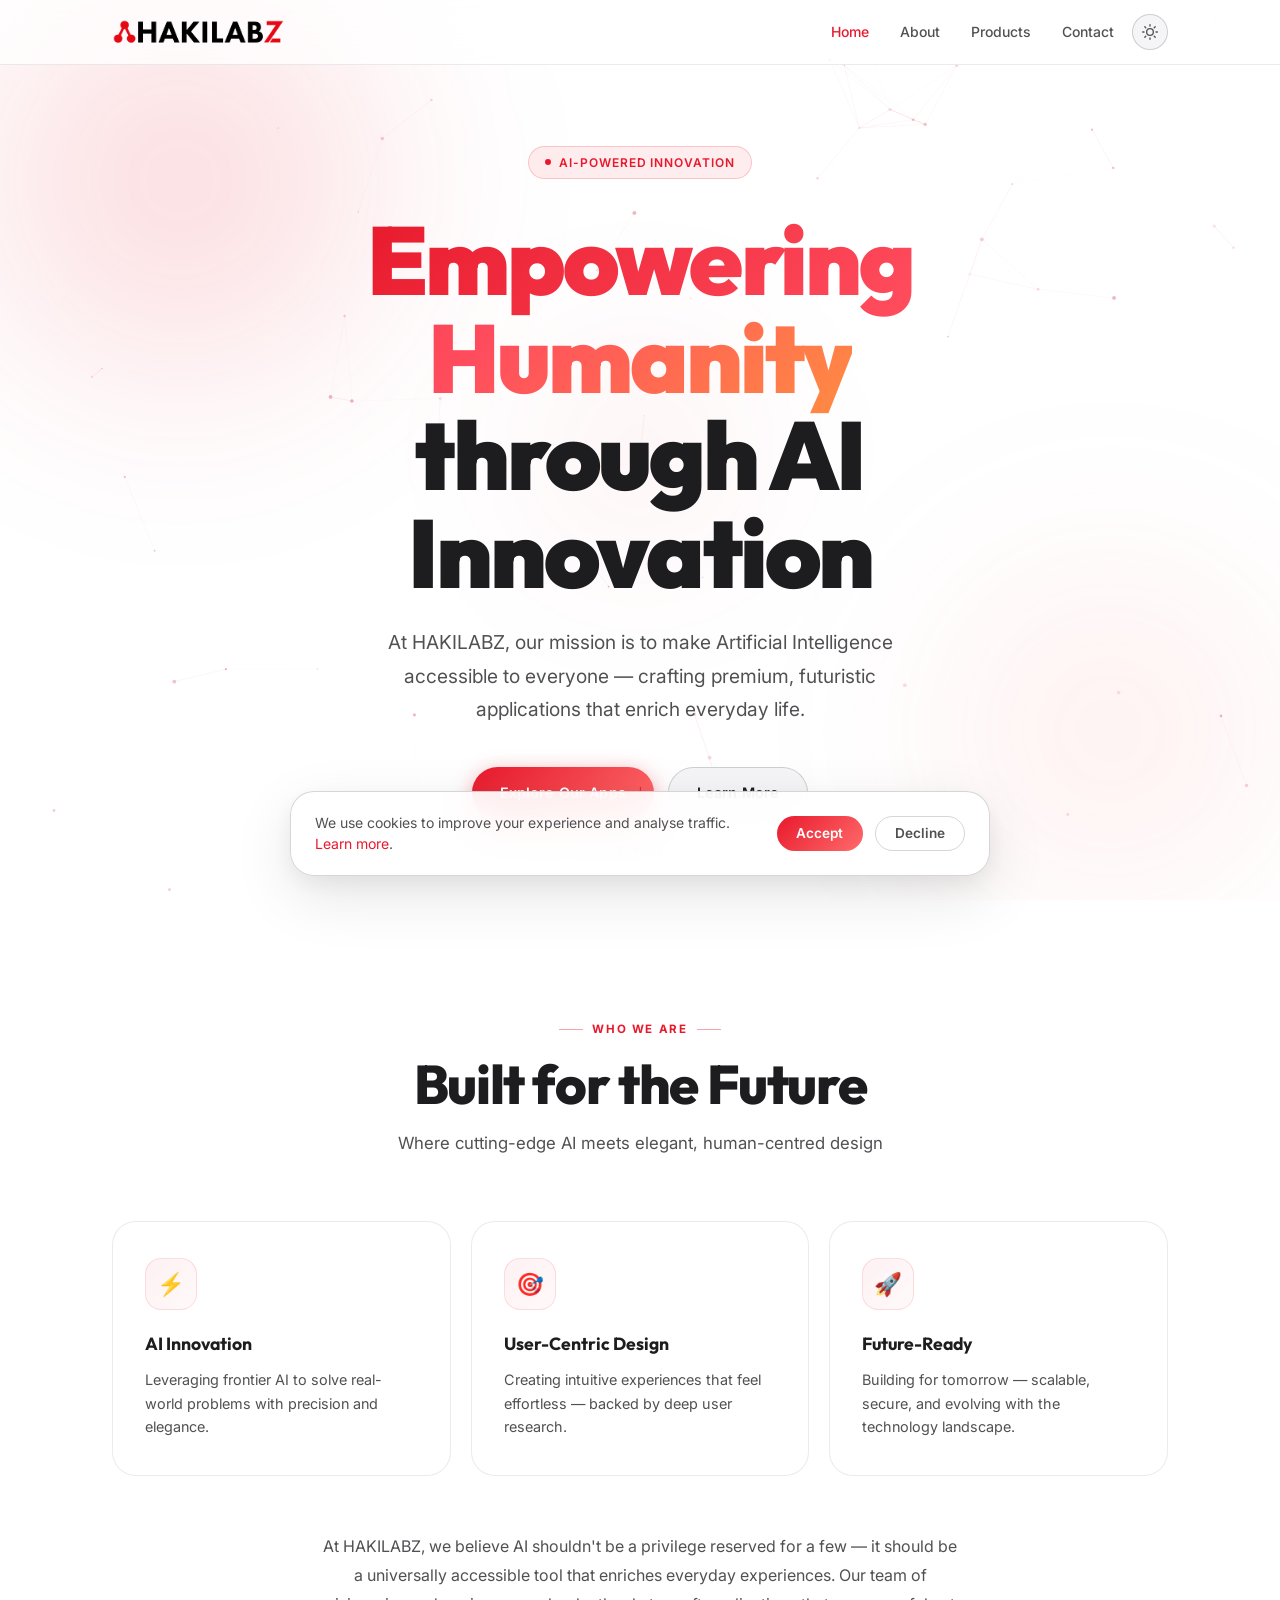
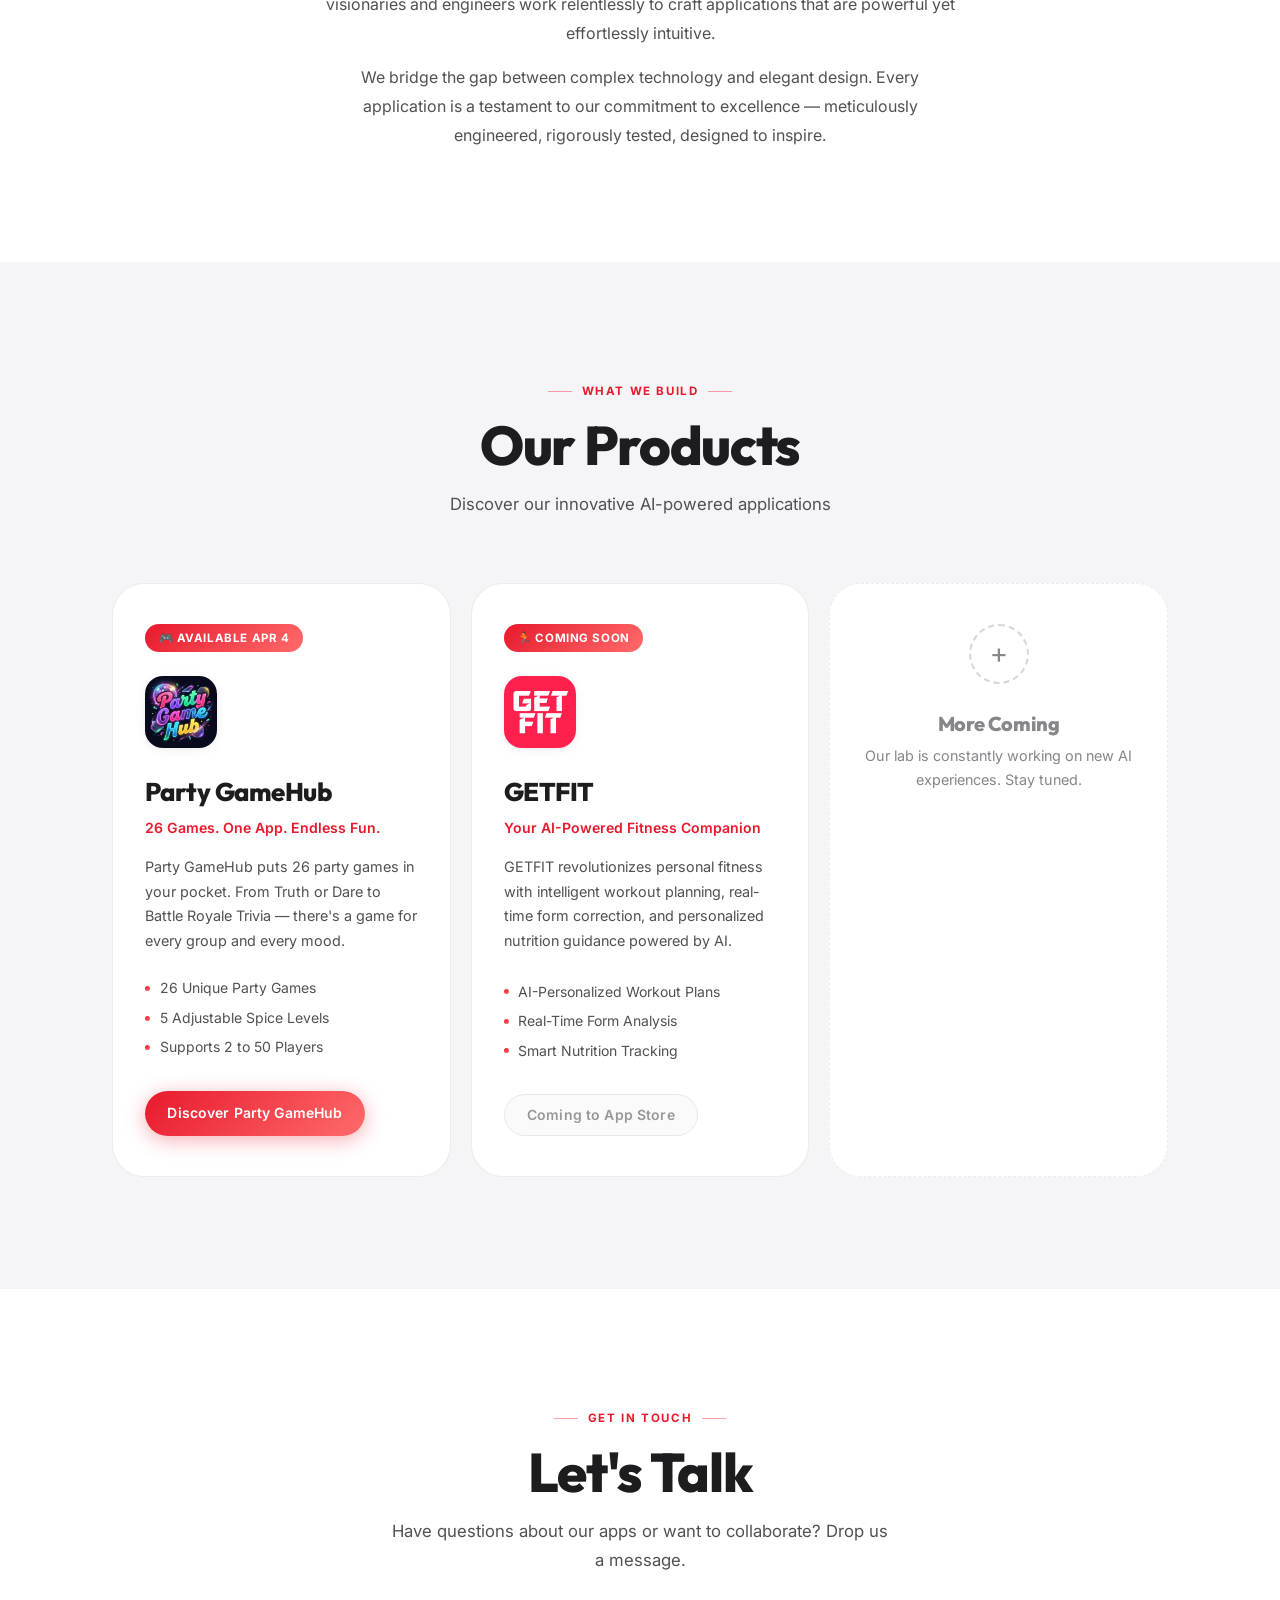
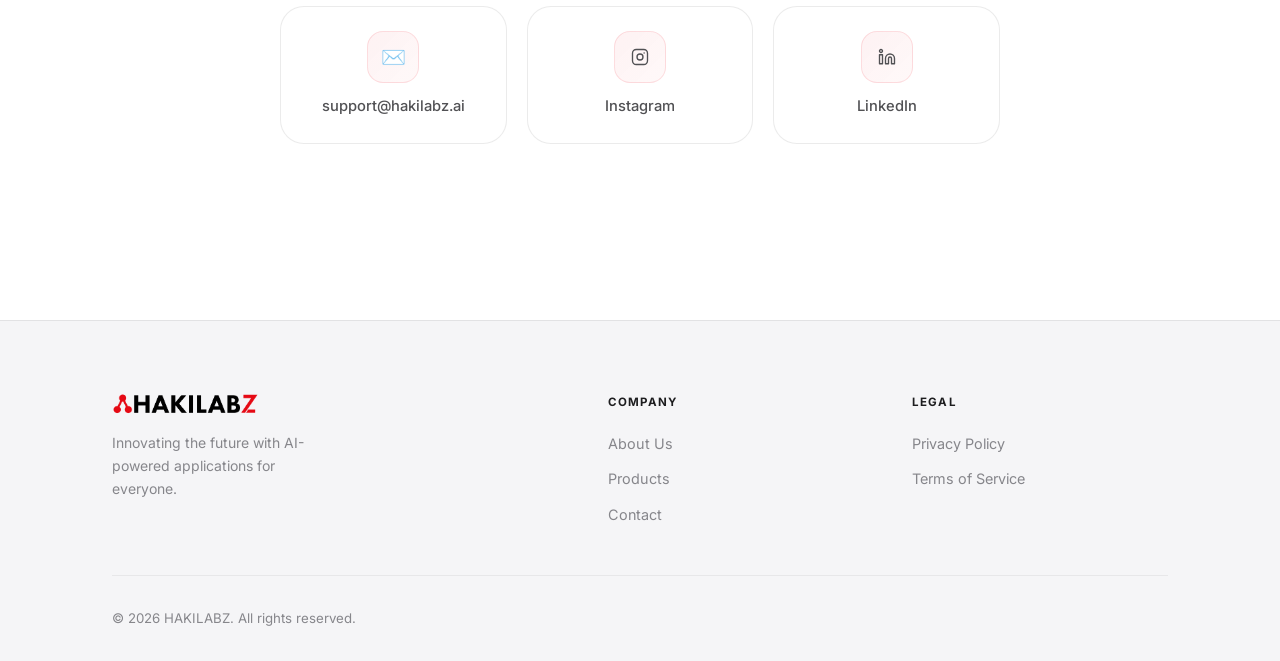
==== commit 714f9194: "Update Party GameHub App Store listing copy and launch date to April 4" ====
--- a/index.html
+++ b/index.html
@@ -170,7 +170,7 @@
                 <!-- Party GameHub -->
                 <div class="product-card reveal reveal-delay-1">
                     <div class="product-card-inner" aria-hidden="true"></div>
-                    <div class="p-badge">🎮 Available Mar 28</div>
+                    <div class="p-badge">🎮 Available Apr 4</div>
                     <div class="p-icon">
                         <img loading="lazy" src="/assets/images/partygamehub-icon.jpg" alt="Party GameHub">
                     </div>
--- a/assets/css/style.css
+++ b/assets/css/style.css
@@ -541,6 +541,7 @@
     font-size: 0.65rem;
     font-weight: 600;
     letter-spacing: 0.12em;
+    margin-right: -0.12em;
     text-transform: uppercase;
     color: var(--text-3);
 }
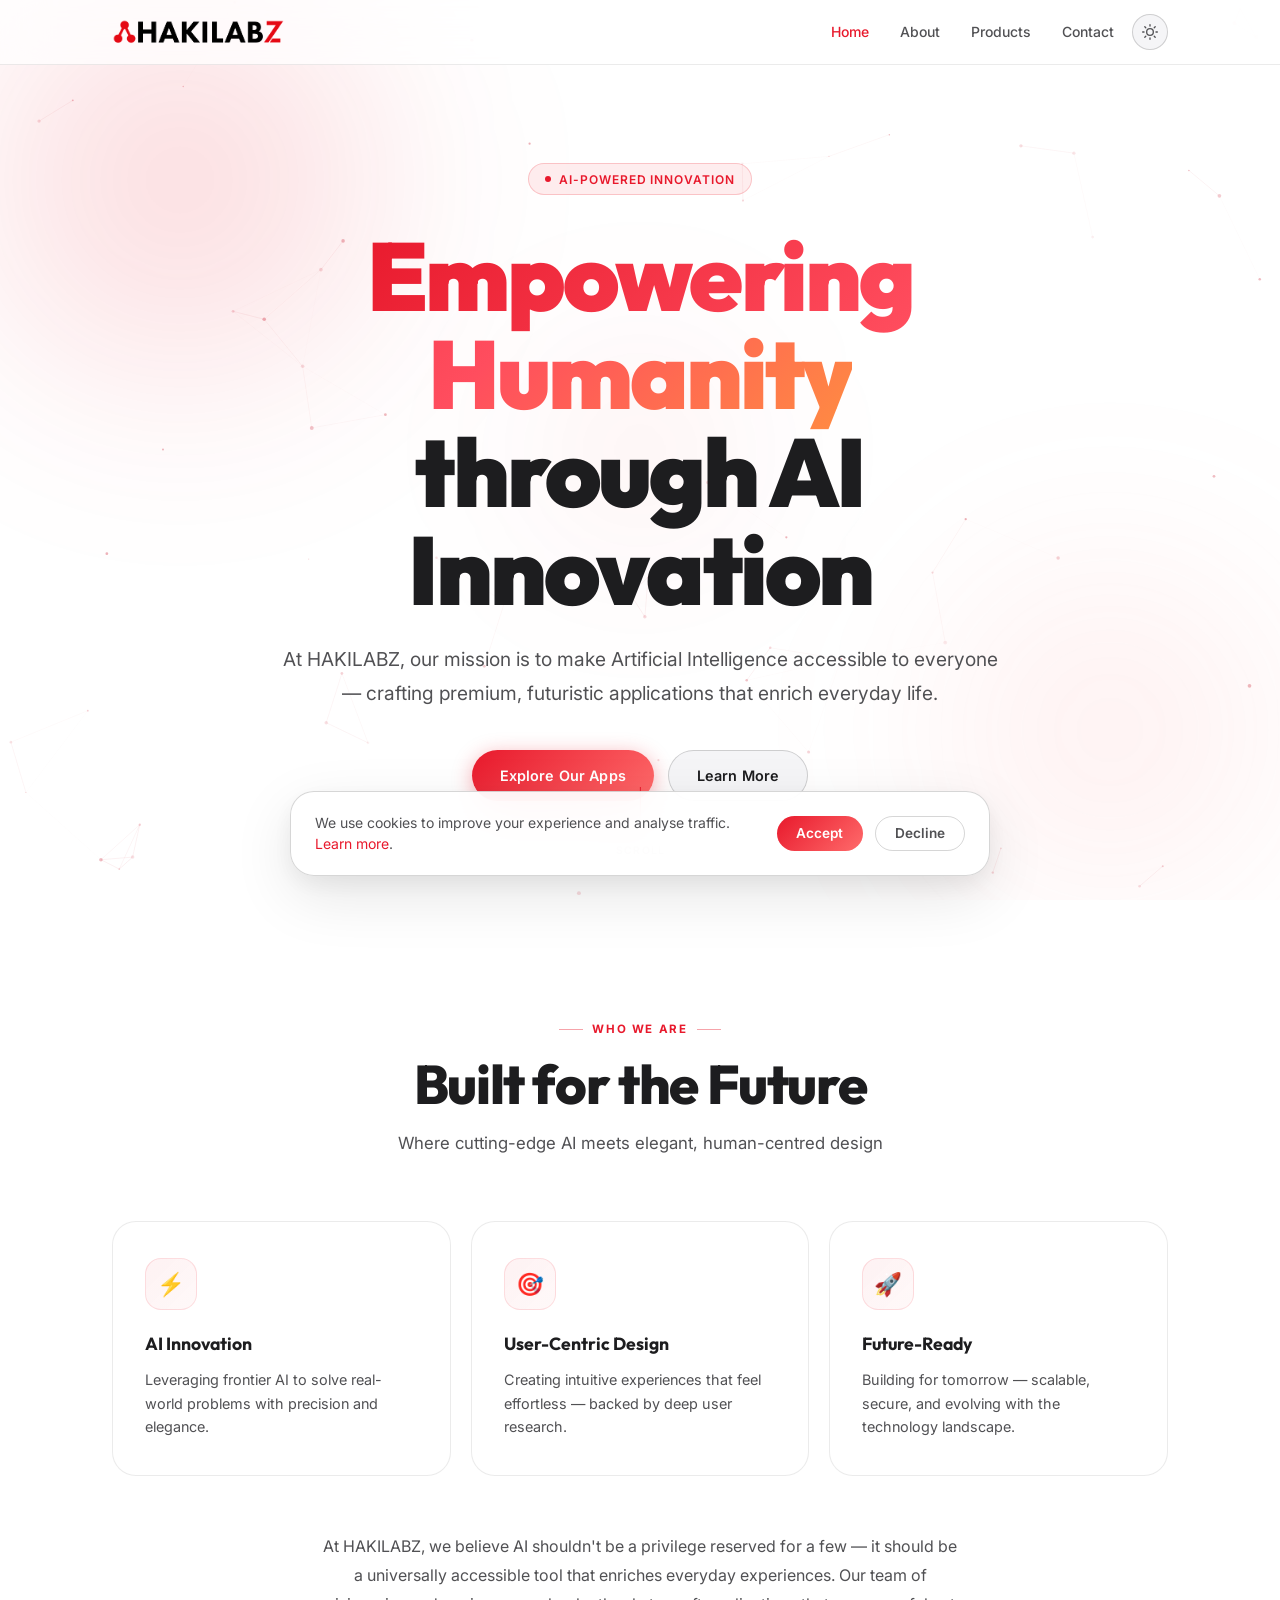
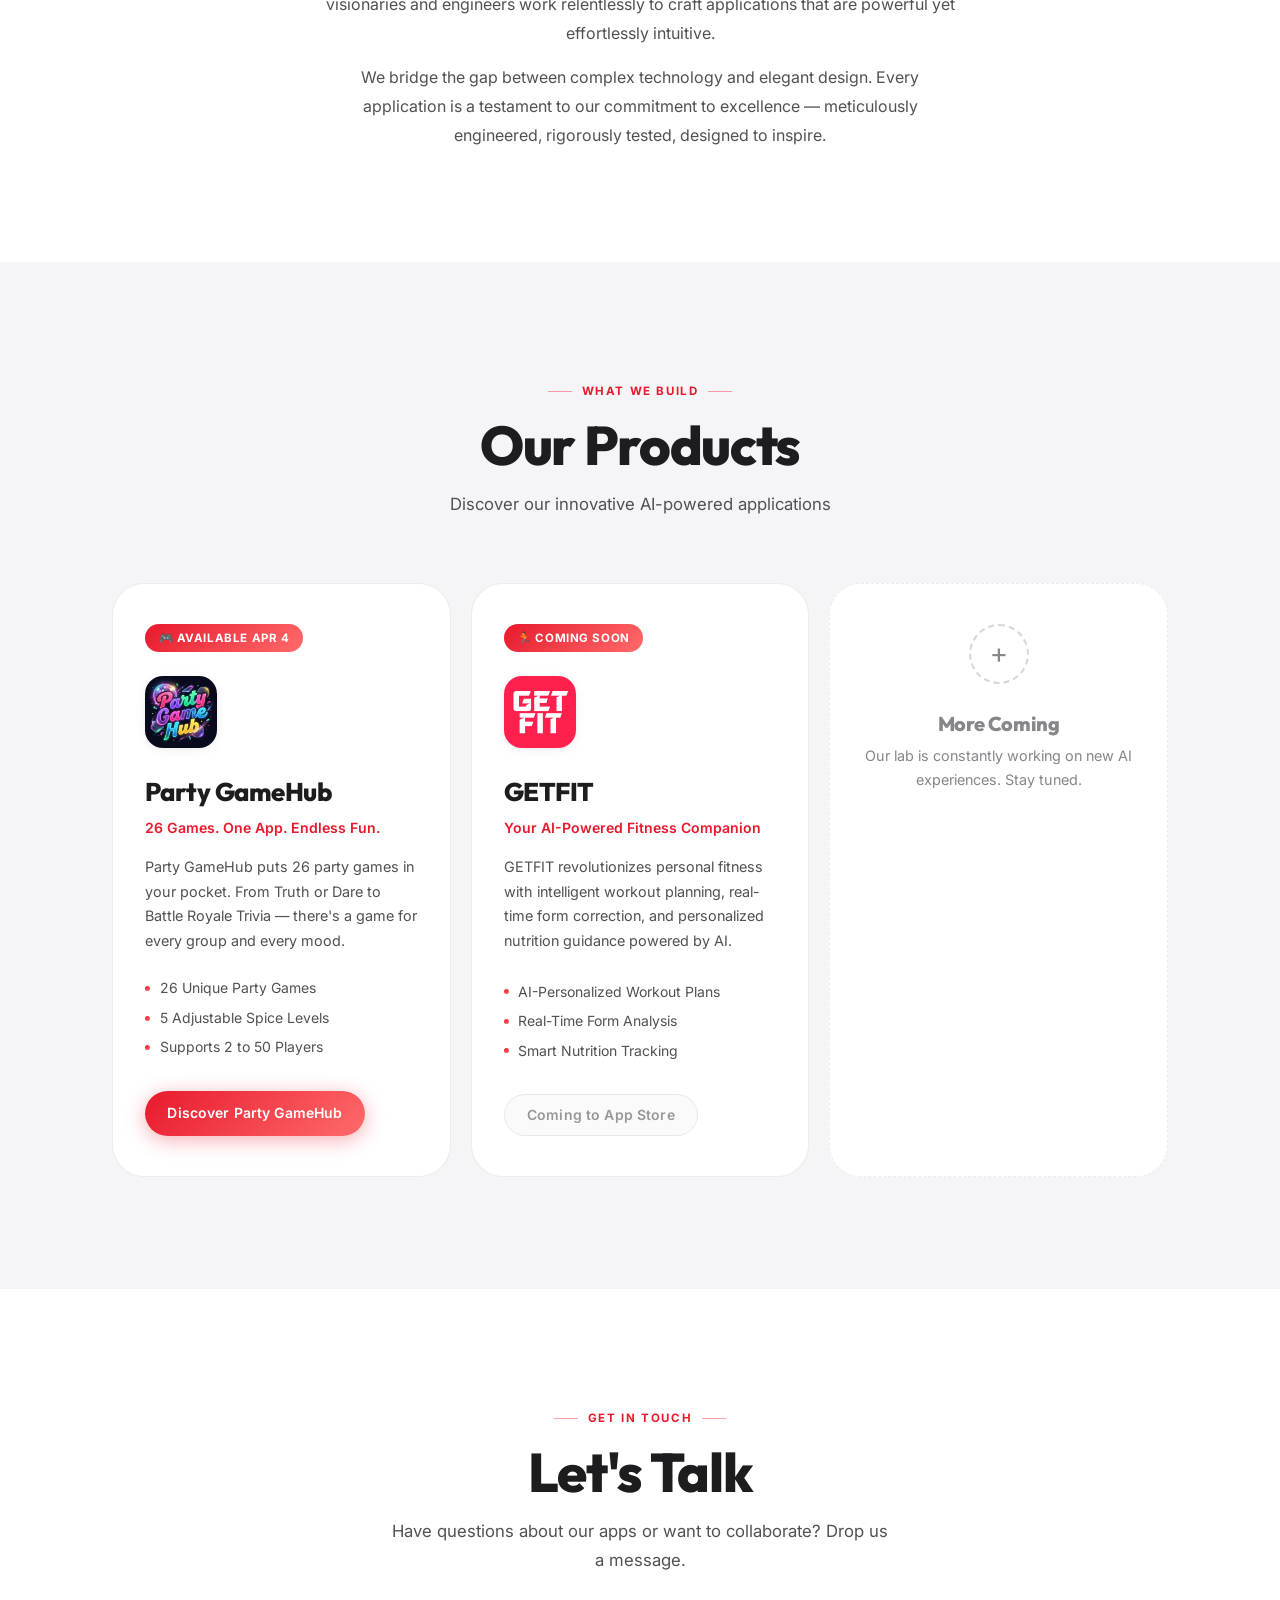
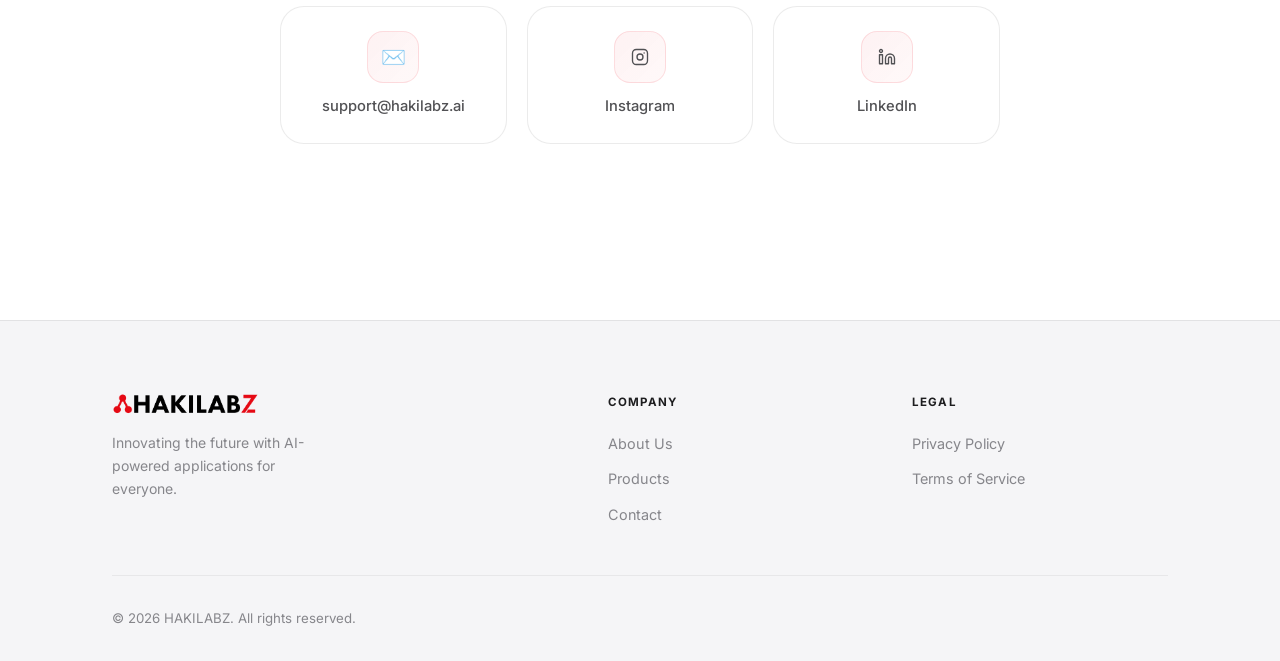
==== commit 4d2d5b4e: "Refine homepage hero title layout and mission paragraph width" ====
--- a/index.html
+++ b/index.html
@@ -96,8 +96,8 @@
                     AI-Powered Innovation
                 </div>
                 <h1 class="hero-title">
-                    <span class="grad-text">Empowering Humanity</span><br>
-                    through AI Innovation
+                    <span class="grad-text">Empowering Humanity</span>
+                    <br>through AI Innovation
                 </h1>
                 <p class="hero-sub">
                     At HAKILABZ, our mission is to make Artificial Intelligence accessible to everyone —
--- a/assets/css/style.css
+++ b/assets/css/style.css
@@ -501,7 +501,7 @@
 .hero-sub {
     font-size: clamp(1rem, 2.5vw, 1.2rem);
     color: var(--text-2);
-    max-width: 580px;
+    max-width: 720px;
     margin: 0 auto 2.5rem;
     line-height: 1.75;
     font-weight: 400;
